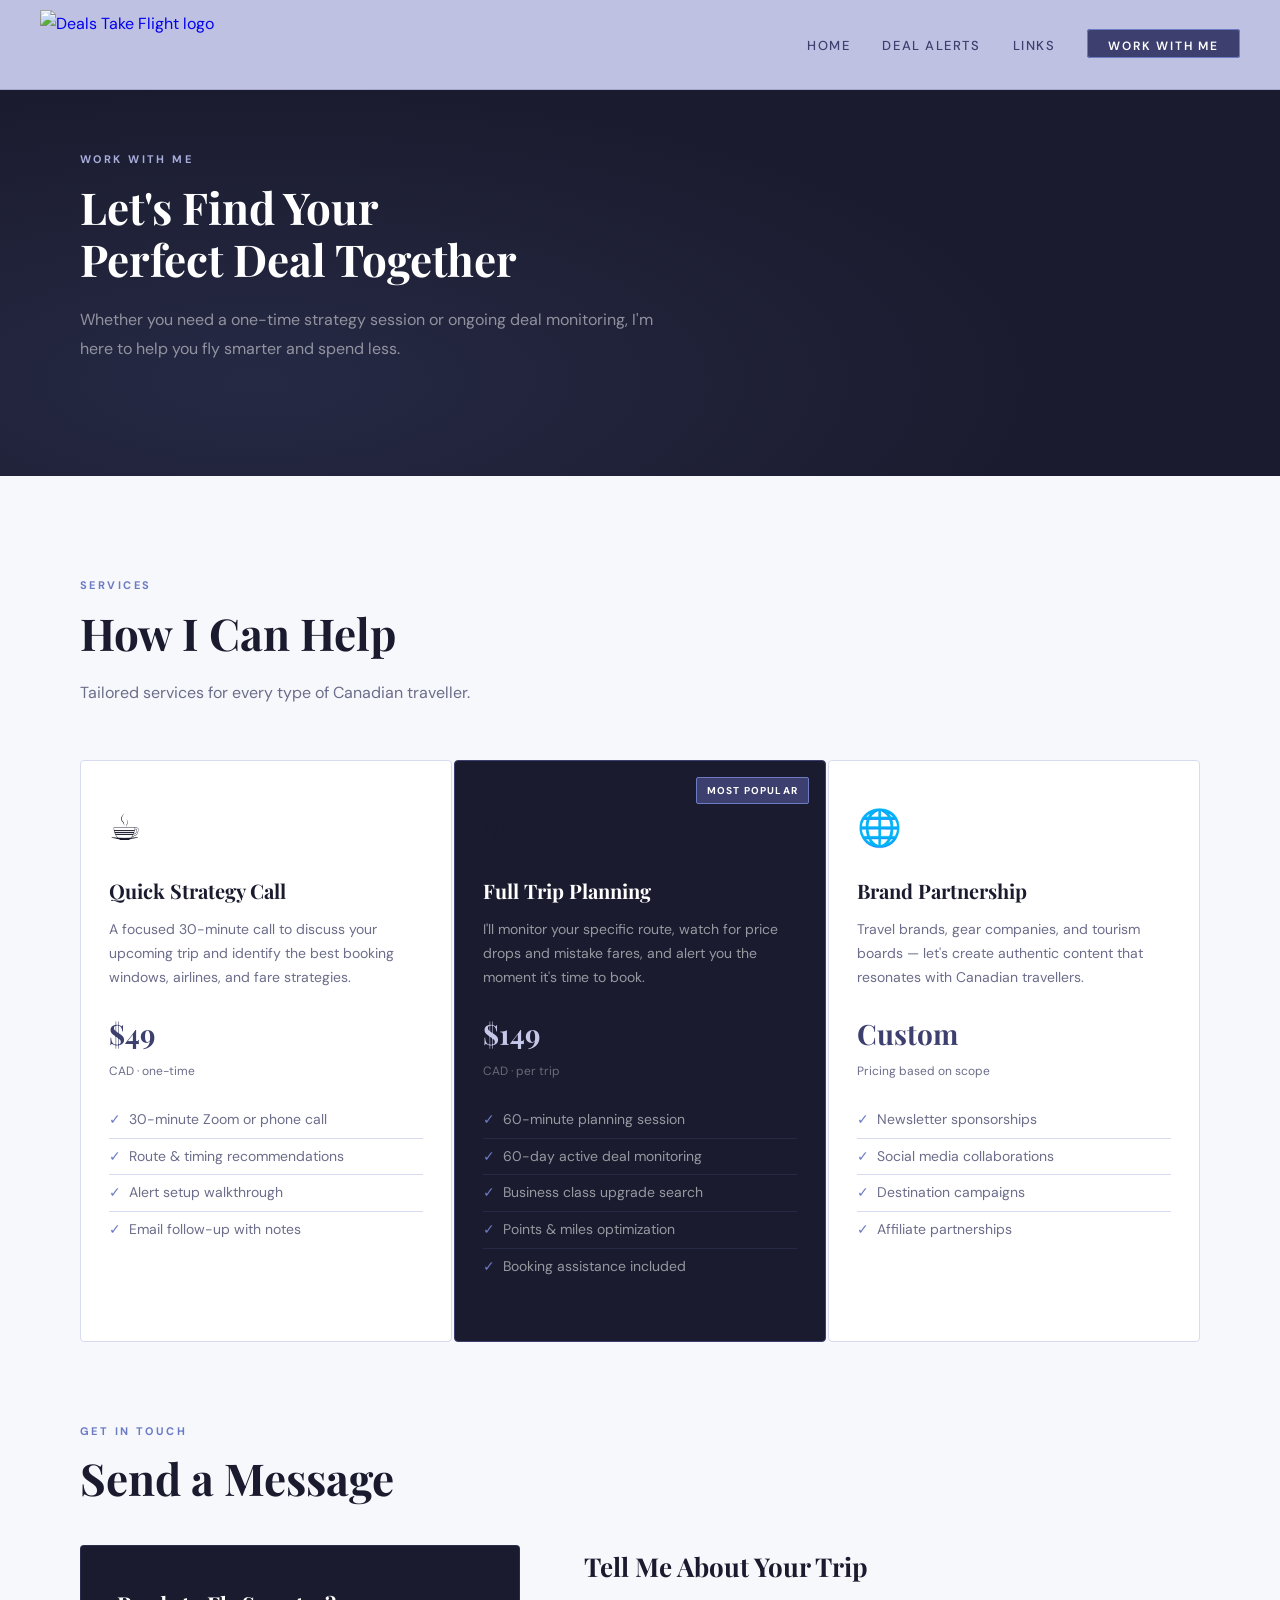
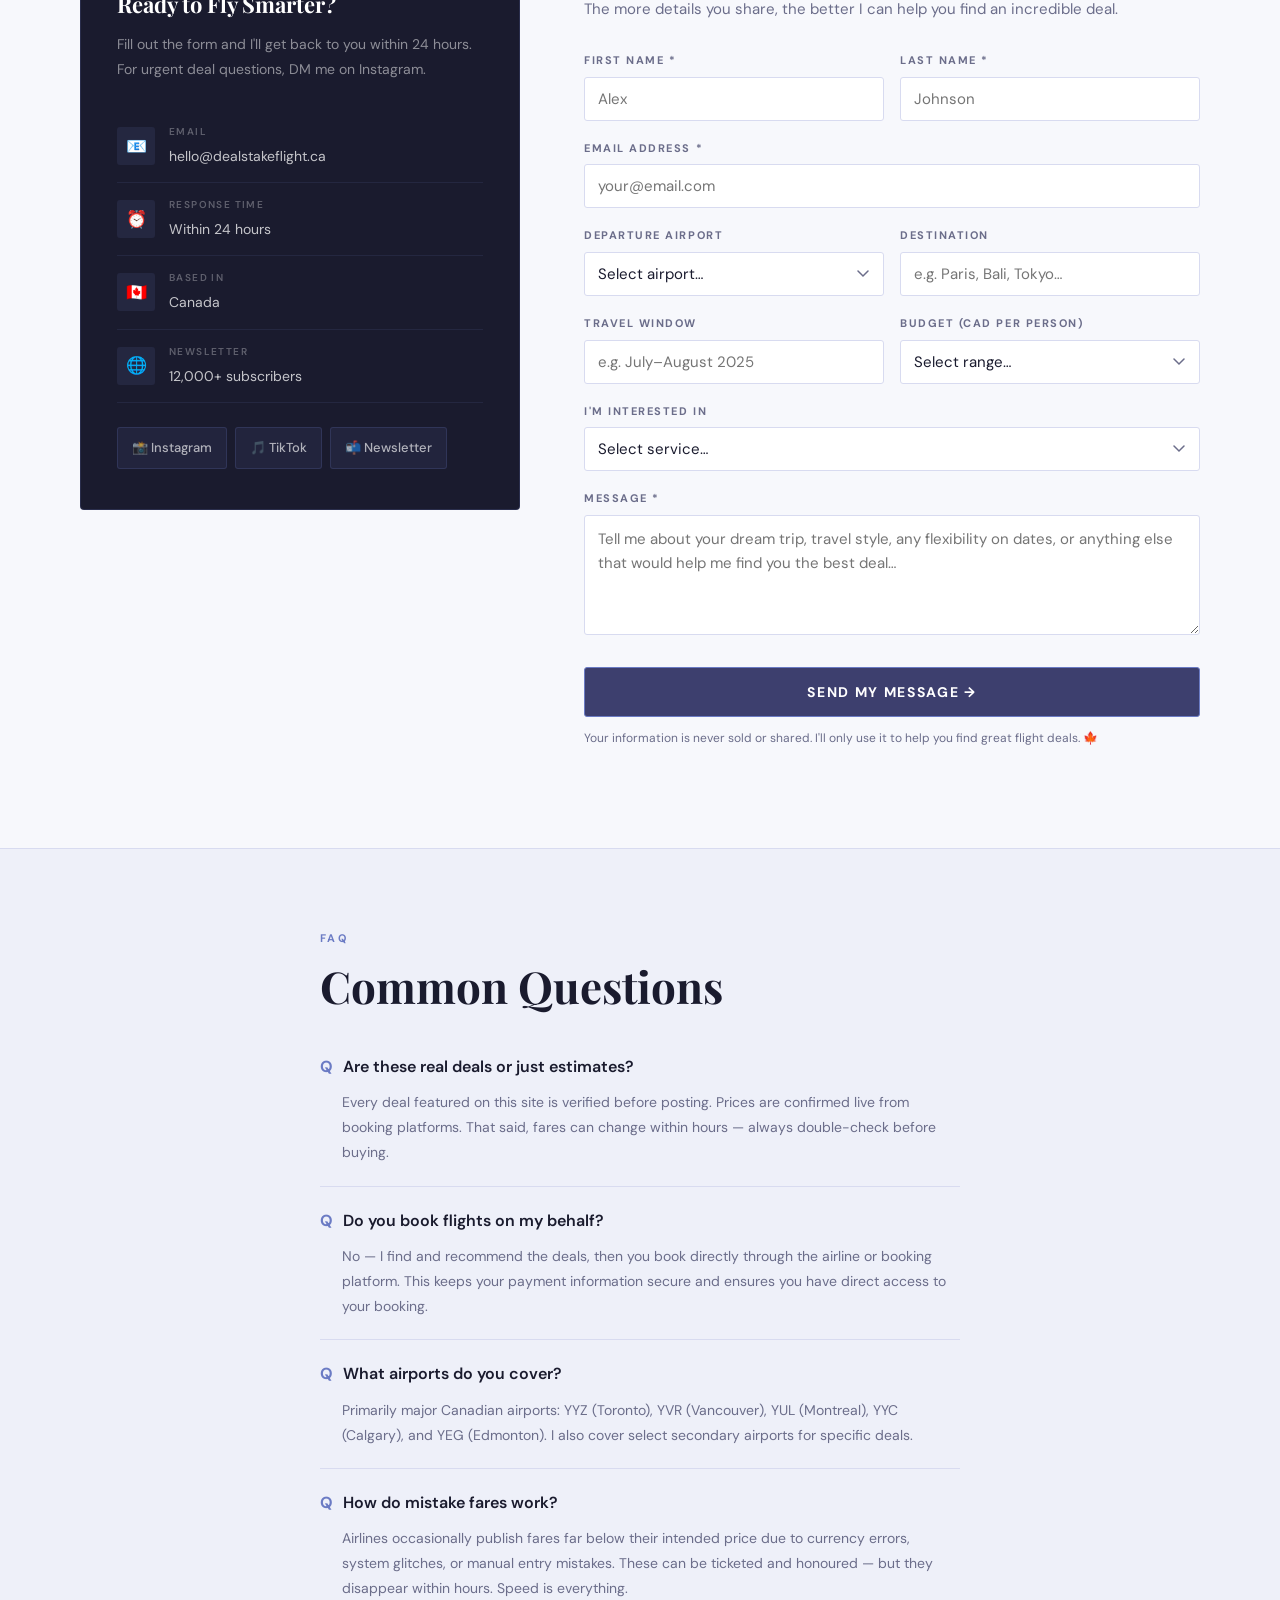
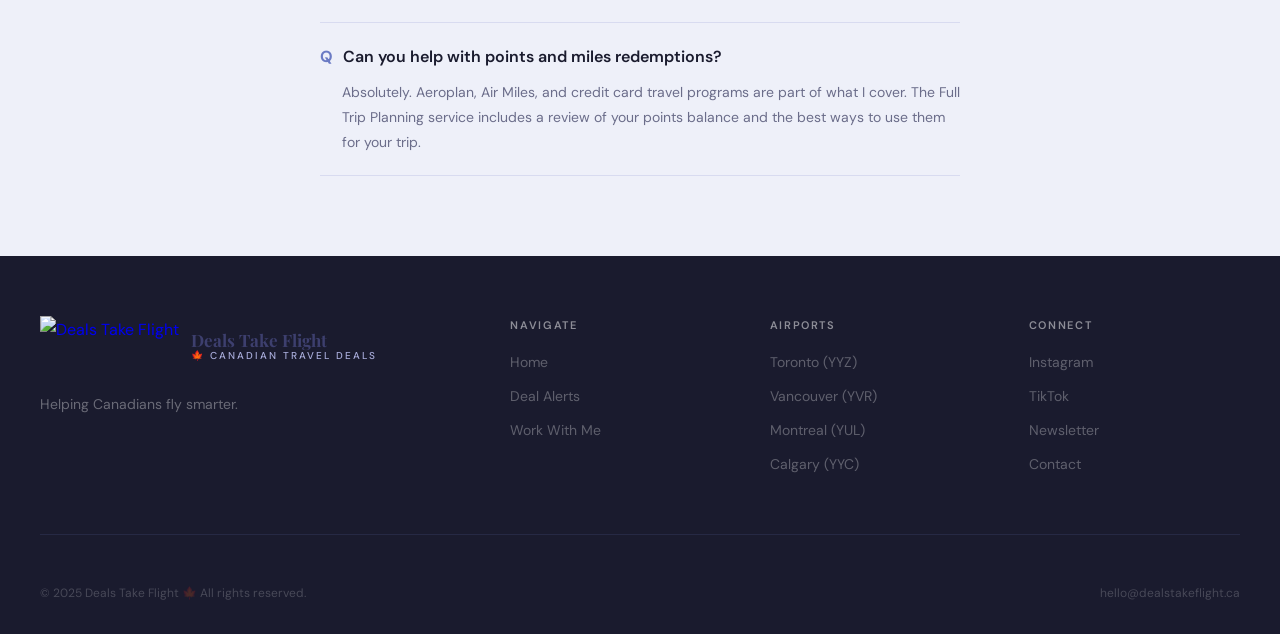
==== contact.html @ d1217c7f "Initial commit — Deals Take Flight website v1" ====
<!DOCTYPE html>
<html lang="en">
<head>
  <meta charset="UTF-8">
  <meta name="viewport" content="width=device-width, initial-scale=1.0">
  <title>Work With Me — Deals Take Flight</title>
  <link rel="stylesheet" href="style.css">
  <style>
    .reveal { opacity: 0; transform: translateY(20px); transition: opacity 0.6s ease, transform 0.6s ease; }
    .reveal.revealed { opacity: 1; transform: none; }

    .services-grid { display: grid; grid-template-columns: repeat(3, 1fr); gap: 2px; margin-bottom: 80px; }
    .service-card { background: var(--white); padding: 36px 28px; border: 1px solid var(--light-border); transition: var(--transition); position: relative; overflow: hidden; border-radius: 4px; }
    .service-card:hover { transform: translateY(-4px); box-shadow: 0 12px 40px rgba(61,63,110,0.1); }
    .service-card.featured { background: var(--near-black); border-color: var(--navy); }
    .service-card.featured::before { content: 'Most Popular'; position: absolute; top: 16px; right: 16px; background: var(--navy); color: var(--white); font-size: 10px; font-weight: 700; letter-spacing: 0.12em; text-transform: uppercase; padding: 4px 10px; border: 1px solid var(--cornflower); border-radius: 2px; }
    .service-icon { font-size: 36px; margin-bottom: 16px; display: block; }
    .service-name { font-family: var(--font-display); font-size: 20px; margin-bottom: 10px; color: var(--near-black); }
    .service-card.featured .service-name { color: var(--white); }
    .service-desc { font-size: 14px; color: var(--mid-gray); line-height: 1.7; margin-bottom: 20px; }
    .service-card.featured .service-desc { color: rgba(255,255,255,0.55); }
    .service-price { font-family: var(--font-display); font-size: 28px; font-weight: 700; color: var(--navy); margin-bottom: 4px; }
    .service-card.featured .service-price { color: var(--periwinkle); }
    .service-price-note { font-size: 12px; color: var(--mid-gray); }
    .service-card.featured .service-price-note { color: rgba(255,255,255,0.35); }
    .service-features { list-style: none; margin: 20px 0; }
    .service-features li { font-size: 14px; color: var(--mid-gray); padding: 6px 0; border-bottom: 1px solid var(--light-border); display: flex; align-items: center; gap: 8px; }
    .service-features li::before { content: '✓'; color: var(--cornflower); font-weight: 700; flex-shrink: 0; }
    .service-card.featured .service-features li { color: rgba(255,255,255,0.55); border-color: rgba(107,123,196,0.15); }
    .service-features li:last-child { border-bottom: none; }

    .contact-grid { display: grid; grid-template-columns: 1fr 1.4fr; gap: 64px; align-items: start; }

    .contact-info-card { background: var(--near-black); padding: 40px 36px; position: sticky; top: calc(var(--nav-height) + 32px); border-radius: 4px; border: 1px solid rgba(107,123,196,0.2); }
    .contact-info-card h3 { font-family: var(--font-display); font-size: 22px; color: var(--white); margin-bottom: 8px; }
    .contact-info-card p { font-size: 14px; color: rgba(255,255,255,0.5); line-height: 1.8; margin-bottom: 28px; }

    .contact-detail { display: flex; align-items: center; gap: 14px; padding: 13px 0; border-bottom: 1px solid rgba(107,123,196,0.12); }
    .contact-detail:last-of-type { border-bottom: none; }
    .contact-detail-icon { width: 38px; height: 38px; background: rgba(107,123,196,0.12); display: flex; align-items: center; justify-content: center; font-size: 17px; flex-shrink: 0; border-radius: 3px; }
    .contact-detail-text span:first-child { display: block; font-size: 10px; text-transform: uppercase; letter-spacing: 0.14em; color: rgba(255,255,255,0.3); margin-bottom: 2px; font-weight: 600; }
    .contact-detail-text span:last-child { font-size: 14px; color: rgba(255,255,255,0.75); }

    .social-row { display: flex; gap: 8px; margin-top: 24px; }
    .social-btn { padding: 9px 14px; background: rgba(107,123,196,0.1); border: 1px solid rgba(107,123,196,0.2); color: rgba(255,255,255,0.65); font-size: 13px; font-weight: 500; text-decoration: none; transition: var(--transition); border-radius: 3px; cursor: pointer; font-family: var(--font-body); }
    .social-btn:hover { background: rgba(107,123,196,0.2); color: var(--white); }

    .contact-form-wrap h3 { font-family: var(--font-display); font-size: 26px; margin-bottom: 8px; color: var(--near-black); }
    .contact-form-wrap > p { font-size: 15px; color: var(--mid-gray); margin-bottom: 28px; }

    .form-row { display: grid; grid-template-columns: 1fr 1fr; gap: 16px; }
    .form-group { margin-bottom: 18px; }
    .form-group label { display: block; font-size: 11px; font-weight: 700; text-transform: uppercase; letter-spacing: 0.14em; color: var(--mid-gray); margin-bottom: 7px; }
    .form-group input, .form-group select, .form-group textarea { width: 100%; padding: 11px 13px; background: var(--white); border: 1px solid var(--light-border); font-size: 15px; font-family: var(--font-body); color: var(--near-black); outline: none; transition: border-color 0.2s; border-radius: 3px; appearance: none; }
    .form-group input:focus, .form-group select:focus, .form-group textarea:focus { border-color: var(--cornflower); }
    .form-group textarea { resize: vertical; min-height: 120px; line-height: 1.6; }
    .form-group select { cursor: pointer; background-image: url("data:image/svg+xml,%3Csvg xmlns='http://www.w3.org/2000/svg' width='12' height='8' viewBox='0 0 12 8'%3E%3Cpath d='M1 1l5 5 5-5' stroke='%236B6D8A' stroke-width='1.5' fill='none' stroke-linecap='round'/%3E%3C/svg%3E"); background-repeat: no-repeat; background-position: right 14px center; padding-right: 36px; }
    .form-submit { width: 100%; padding: 15px; background: var(--navy); color: var(--white); font-size: 14px; font-weight: 700; font-family: var(--font-body); letter-spacing: 0.12em; text-transform: uppercase; border: 1px solid var(--cornflower); cursor: pointer; transition: background 0.2s; margin-top: 6px; border-radius: 3px; }
    .form-submit:hover { background: var(--navy-dark); }
    .form-disclaimer { margin-top: 12px; font-size: 12px; color: var(--mid-gray); line-height: 1.6; }

    .faq-list { margin-top: 0; }
    .faq-item { border-bottom: 1px solid var(--light-border); padding: 20px 0; }
    .faq-q { font-weight: 600; font-size: 16px; color: var(--near-black); margin-bottom: 10px; display: flex; align-items: flex-start; gap: 10px; }
    .faq-q::before { content: 'Q'; color: var(--cornflower); font-weight: 700; flex-shrink: 0; }
    .faq-a { font-size: 14px; color: var(--mid-gray); line-height: 1.8; padding-left: 22px; }

    @media (max-width: 900px) { .services-grid { grid-template-columns: 1fr; } .contact-grid { grid-template-columns: 1fr; } .contact-info-card { position: static; } }
    @media (max-width: 600px) { .form-row { grid-template-columns: 1fr; } }
  </style>
</head>
<body>

  <nav class="nav">
    <a href="index.html" class="nav-logo">
      <img src="assets/DTF logo -no background full text.png" alt="Deals Take Flight logo" class="nav-logo-img" style="height:70px;width:auto;">
    </a>
    <ul class="nav-links">
      <li><a href="index.html">Home</a></li>
      <li><a href="links.html">Deal Alerts</a></li>
      <li><a href="linktree.html">Links</a></li>
      <li><a href="contact.html" class="nav-cta">Work With Me</a></li>
    </ul>
    <button class="nav-hamburger" aria-label="Toggle menu">
      <span></span>
      <span></span>
      <span></span>
    </button>
  </nav>

  <div class="page-hero">
    <div class="page-hero-inner">
      <div class="section-label">Work With Me</div>
      <h1 class="section-title">Let's Find Your<br>Perfect Deal Together</h1>
      <p class="section-subtitle">Whether you need a one-time strategy session or ongoing deal monitoring, I'm here to help you fly smarter and spend less.</p>
    </div>
  </div>

  <section class="section">
    <div class="section-label reveal">Services</div>
    <h2 class="section-title reveal">How I Can Help</h2>
    <p class="section-subtitle reveal">Tailored services for every type of Canadian traveller.</p>

    <div class="services-grid">
      <div class="service-card reveal">
        <span class="service-icon">☕</span>
        <h3 class="service-name">Quick Strategy Call</h3>
        <p class="service-desc">A focused 30-minute call to discuss your upcoming trip and identify the best booking windows, airlines, and fare strategies.</p>
        <div class="service-price">$49</div>
        <div class="service-price-note">CAD · one-time</div>
        <ul class="service-features"><li>30-minute Zoom or phone call</li><li>Route &amp; timing recommendations</li><li>Alert setup walkthrough</li><li>Email follow-up with notes</li></ul>
      </div>
      <div class="service-card featured reveal">
        <span class="service-icon">✈</span>
        <h3 class="service-name">Full Trip Planning</h3>
        <p class="service-desc">I'll monitor your specific route, watch for price drops and mistake fares, and alert you the moment it's time to book.</p>
        <div class="service-price">$149</div>
        <div class="service-price-note">CAD · per trip</div>
        <ul class="service-features"><li>60-minute planning session</li><li>60-day active deal monitoring</li><li>Business class upgrade search</li><li>Points &amp; miles optimization</li><li>Booking assistance included</li></ul>
      </div>
      <div class="service-card reveal">
        <span class="service-icon">🌐</span>
        <h3 class="service-name">Brand Partnership</h3>
        <p class="service-desc">Travel brands, gear companies, and tourism boards — let's create authentic content that resonates with Canadian travellers.</p>
        <div class="service-price">Custom</div>
        <div class="service-price-note">Pricing based on scope</div>
        <ul class="service-features"><li>Newsletter sponsorships</li><li>Social media collaborations</li><li>Destination campaigns</li><li>Affiliate partnerships</li></ul>
      </div>
    </div>

    <div class="section-label reveal">Get In Touch</div>
    <h2 class="section-title reveal">Send a Message</h2>
    <div style="margin-bottom:40px;"></div>

    <div class="contact-grid">
      <div class="contact-info-card reveal">
        <h3>Ready to Fly Smarter?</h3>
        <p>Fill out the form and I'll get back to you within 24 hours. For urgent deal questions, DM me on Instagram.</p>
        <div class="contact-detail"><div class="contact-detail-icon">📧</div><div class="contact-detail-text"><span>Email</span><span>hello@dealstakeflight.ca</span></div></div>
        <div class="contact-detail"><div class="contact-detail-icon">⏰</div><div class="contact-detail-text"><span>Response Time</span><span>Within 24 hours</span></div></div>
        <div class="contact-detail"><div class="contact-detail-icon">🇨🇦</div><div class="contact-detail-text"><span>Based In</span><span>Canada</span></div></div>
        <div class="contact-detail"><div class="contact-detail-icon">🌐</div><div class="contact-detail-text"><span>Newsletter</span><span>12,000+ subscribers</span></div></div>
        <div class="social-row">
          <a class="social-btn" href="#">📸 Instagram</a>
          <a class="social-btn" href="#">🎵 TikTok</a>
          <a class="social-btn" href="#">📬 Newsletter</a>
        </div>
      </div>

      <div class="contact-form-wrap reveal">
        <h3>Tell Me About Your Trip</h3>
        <p>The more details you share, the better I can help you find an incredible deal.</p>
        <form id="contact-form">
          <div class="form-row">
            <div class="form-group"><label>First Name *</label><input type="text" placeholder="Alex" required></div>
            <div class="form-group"><label>Last Name *</label><input type="text" placeholder="Johnson" required></div>
          </div>
          <div class="form-group"><label>Email Address *</label><input type="email" placeholder="your@email.com" required></div>
          <div class="form-row">
            <div class="form-group"><label>Departure Airport</label><select><option value="">Select airport…</option><option>Toronto (YYZ)</option><option>Vancouver (YVR)</option><option>Montreal (YUL)</option><option>Calgary (YYC)</option><option>Edmonton (YEG)</option><option>Ottawa (YOW)</option><option>Winnipeg (YWG)</option><option>Halifax (YHZ)</option><option>Other</option></select></div>
            <div class="form-group"><label>Destination</label><input type="text" placeholder="e.g. Paris, Bali, Tokyo…"></div>
          </div>
          <div class="form-row">
            <div class="form-group"><label>Travel Window</label><input type="text" placeholder="e.g. July–August 2025"></div>
            <div class="form-group"><label>Budget (CAD per person)</label><select><option value="">Select range…</option><option>Under $500</option><option>$500–$1,000</option><option>$1,000–$2,000</option><option>$2,000–$5,000</option><option>$5,000+ (Business Class)</option><option>Flexible / Surprise me</option></select></div>
          </div>
          <div class="form-group"><label>I'm Interested In</label><select><option value="">Select service…</option><option>Quick Strategy Call ($49)</option><option>Full Trip Planning ($149)</option><option>Brand Partnership</option><option>Just have a question</option></select></div>
          <div class="form-group"><label>Message *</label><textarea placeholder="Tell me about your dream trip, travel style, any flexibility on dates, or anything else that would help me find you the best deal…" required></textarea></div>
          <button type="submit" class="form-submit">Send My Message →</button>
          <p class="form-disclaimer">Your information is never sold or shared. I'll only use it to help you find great flight deals. 🍁</p>
        </form>
      </div>
    </div>
  </section>

  <div style="background:var(--light-bg);padding:80px 0;border-top:1px solid var(--light-border);">
    <div style="max-width:720px;margin:0 auto;padding:0 40px;">
      <div class="section-label reveal">FAQ</div>
      <h2 class="section-title reveal">Common Questions</h2>
      <div class="faq-list reveal">
        <div class="faq-item"><div class="faq-q">Are these real deals or just estimates?</div><div class="faq-a">Every deal featured on this site is verified before posting. Prices are confirmed live from booking platforms. That said, fares can change within hours — always double-check before buying.</div></div>
        <div class="faq-item"><div class="faq-q">Do you book flights on my behalf?</div><div class="faq-a">No — I find and recommend the deals, then you book directly through the airline or booking platform. This keeps your payment information secure and ensures you have direct access to your booking.</div></div>
        <div class="faq-item"><div class="faq-q">What airports do you cover?</div><div class="faq-a">Primarily major Canadian airports: YYZ (Toronto), YVR (Vancouver), YUL (Montreal), YYC (Calgary), and YEG (Edmonton). I also cover select secondary airports for specific deals.</div></div>
        <div class="faq-item"><div class="faq-q">How do mistake fares work?</div><div class="faq-a">Airlines occasionally publish fares far below their intended price due to currency errors, system glitches, or manual entry mistakes. These can be ticketed and honoured — but they disappear within hours. Speed is everything.</div></div>
        <div class="faq-item"><div class="faq-q">Can you help with points and miles redemptions?</div><div class="faq-a">Absolutely. Aeroplan, Air Miles, and credit card travel programs are part of what I cover. The Full Trip Planning service includes a review of your points balance and the best ways to use them for your trip.</div></div>
      </div>
    </div>
  </div>

  <footer>
    <div class="footer-inner">
      <div class="footer-top">
        <div class="footer-brand">
          <a href="index.html" class="nav-logo"><img src="assets/logo.jpg" alt="Deals Take Flight" class="nav-logo-img"><span class="nav-logo-text"><span>Deals Take Flight</span><span style="color:var(--periwinkle-mid);">🍁 Canadian Travel Deals</span></span></a>
          <p>Helping Canadians fly smarter.</p>
        </div>
        <div class="footer-col"><h4>Navigate</h4><a href="index.html">Home</a><a href="links.html">Deal Alerts</a><a href="contact.html">Work With Me</a></div>
        <div class="footer-col"><h4>Airports</h4><a href="#">Toronto (YYZ)</a><a href="#">Vancouver (YVR)</a><a href="#">Montreal (YUL)</a><a href="#">Calgary (YYC)</a></div>
        <div class="footer-col"><h4>Connect</h4><a href="#">Instagram</a><a href="#">TikTok</a><a href="#">Newsletter</a><a href="contact.html">Contact</a></div>
      </div>
      <div class="footer-bottom"><span>© 2025 Deals Take Flight 🍁 All rights reserved.</span><span>hello@dealstakeflight.ca</span></div>
    </div>
  </footer>

  <script src="main.js"></script>
</body>
</html>
---- style.css ----
@import url('https://fonts.googleapis.com/css2?family=Playfair+Display:ital,wght@0,400;0,700;1,400&family=DM+Sans:wght@300;400;500;600&display=swap');

:root {
  --navy:           #3D3F6E;
  --navy-dark:      #2A2C52;
  --navy-light:     #5558A0;
  --cornflower:     #6B7BC4;
  --periwinkle:     #C5C8E8;
  --periwinkle-mid: #A8ACDA;
  --near-black:     #1A1B2E;
  --white:          #FFFFFF;
  --off-white:      #F7F8FC;
  --light-bg:       #EEF0F9;
  --mid-gray:       #6B6D8A;
  --light-border:   #D8DBF0;
  --font-display:   'Playfair Display', Georgia, serif;
  --font-body:      'DM Sans', system-ui, sans-serif;
  --nav-height:     90px;
  --transition:     all 0.25s ease;
}

*, *::before, *::after { box-sizing: border-box; margin: 0; padding: 0; }
html { scroll-behavior: smooth; }

body {
  font-family: var(--font-body);
  background: var(--off-white);
  color: var(--near-black);
  font-size: 16px;
  line-height: 1.7;
}

/* ── NAVIGATION ── */
.nav {
  position: fixed; top: 0; left: 0; right: 0;
  height: var(--nav-height);
  background: rgba(197, 200, 232, 0.97);
  backdrop-filter: blur(12px);
  display: flex; align-items: center; justify-content: space-between;
  padding: 0 40px; z-index: 1000;
  border-bottom: 1px solid rgba(61,63,110,0.2);
}

.nav-logo { display: flex; align-items: center; gap: 12px; text-decoration: none; }
.nav-logo-img { height: 60px; width: auto; object-fit: contain; }
.nav-logo-text { display: flex; flex-direction: column; line-height: 1.15; }
.nav-logo-text span:first-child { font-family: var(--font-display); font-size: 17px; color: var(--navy); font-weight: 700; }
.nav-logo-text span:last-child { font-size: 10px; text-transform: uppercase; letter-spacing: 0.2em; color: var(--navy-light); font-weight: 500; }

.nav-links { display: flex; gap: 32px; list-style: none; }
.nav-links a { text-decoration: none; color: var(--navy); font-size: 13px; font-weight: 500; text-transform: uppercase; letter-spacing: 0.12em; transition: var(--transition); position: relative; padding-bottom: 3px; }
.nav-links a::after { content: ''; position: absolute; bottom: 0; left: 0; width: 0; height: 1.5px; background: var(--cornflower); transition: width 0.3s ease; }
.nav-links a:hover, .nav-links a.active { color: var(--navy-dark); }
.nav-links a:hover::after, .nav-links a.active::after { width: 100%; }

.nav-cta { background: var(--navy) !important; color: var(--white) !important; padding: 8px 20px; border-radius: 3px; font-size: 12px !important; font-weight: 600 !important; letter-spacing: 0.15em !important; border: 1px solid var(--cornflower) !important; transition: background 0.2s !important; }
.nav-cta:hover { background: var(--navy-dark) !important; }
.nav-cta::after { display: none !important; }

/* ── HERO ── */
.hero { min-height: 100vh; padding-top: var(--nav-height); display: flex; align-items: center; position: relative; overflow: hidden; }
.hero-bg { position: absolute; inset: 0; background: var(--near-black); z-index: 0; }
.hero-bg::before { content: ''; position: absolute; inset: 0; background: radial-gradient(ellipse at 15% 60%, rgba(107,123,196,0.2) 0%, transparent 50%), radial-gradient(ellipse at 85% 15%, rgba(197,200,232,0.07) 0%, transparent 45%), radial-gradient(ellipse at 50% 100%, rgba(61,63,110,0.3) 0%, transparent 50%); }

.hero-content { position: relative; z-index: 1; max-width: 1200px; margin: 0 auto; padding: 80px 40px; display: grid; grid-template-columns: 1fr 1fr; gap: 80px; align-items: center; width: 100%; }
.hero-badge { display: inline-flex; align-items: center; gap: 8px; background: rgba(107,123,196,0.15); border: 1px solid rgba(107,123,196,0.35); color: var(--periwinkle); font-size: 11px; font-weight: 600; letter-spacing: 0.18em; text-transform: uppercase; padding: 6px 14px; border-radius: 3px; margin-bottom: 24px; }
.hero-title { font-family: var(--font-display); font-size: clamp(42px, 5.5vw, 68px); color: var(--white); line-height: 1.1; margin-bottom: 24px; }
.hero-title em { font-style: italic; color: var(--cornflower); }
.hero-subtitle { font-size: 17px; color: rgba(255,255,255,0.6); line-height: 1.8; margin-bottom: 40px; max-width: 480px; }
.hero-actions { display: flex; gap: 16px; align-items: center; flex-wrap: wrap; }

/* ── BUTTONS ── */
.btn-primary { background: var(--navy); color: var(--white); padding: 14px 32px; font-size: 13px; font-weight: 600; letter-spacing: 0.12em; text-transform: uppercase; text-decoration: none; border-radius: 3px; border: 1px solid var(--cornflower); cursor: pointer; transition: background 0.2s, transform 0.15s; display: inline-block; }
.btn-primary:hover { background: var(--navy-dark); transform: translateY(-1px); }
.btn-secondary { background: transparent; color: rgba(255,255,255,0.75); padding: 14px 32px; font-size: 13px; font-weight: 500; letter-spacing: 0.1em; text-transform: uppercase; text-decoration: none; border: 1px solid rgba(197,200,232,0.3); border-radius: 3px; cursor: pointer; transition: var(--transition); display: inline-block; }
.btn-secondary:hover { border-color: rgba(197,200,232,0.7); color: var(--white); }

/* ── STAT CARDS ── */
.hero-stats { display: grid; grid-template-columns: 1fr 1fr; gap: 2px; }
.stat-card { background: rgba(107,123,196,0.1); border: 1px solid rgba(107,123,196,0.2); padding: 28px 24px; transition: background 0.2s; }
.stat-card:hover { background: rgba(107,123,196,0.17); }
.stat-card:first-child  { border-radius: 4px 0 0 0; }
.stat-card:nth-child(2) { border-radius: 0 4px 0 0; }
.stat-card:nth-child(3) { border-radius: 0 0 0 4px; }
.stat-card:last-child   { border-radius: 0 0 4px 0; }
.stat-number { font-family: var(--font-display); font-size: 36px; font-weight: 700; color: var(--white); line-height: 1; margin-bottom: 6px; }
.stat-number span { color: var(--cornflower); }
.stat-label { font-size: 12px; color: rgba(255,255,255,0.4); text-transform: uppercase; letter-spacing: 0.1em; font-weight: 500; }

/* ── SECTIONS ── */
.section { padding: 100px 40px; max-width: 1200px; margin: 0 auto; }
.section-label { font-size: 11px; font-weight: 700; letter-spacing: 0.22em; text-transform: uppercase; color: var(--cornflower); margin-bottom: 12px; }
.section-title { font-family: var(--font-display); font-size: clamp(28px, 3.5vw, 44px); line-height: 1.2; color: var(--near-black); margin-bottom: 20px; }
.section-subtitle { font-size: 16px; color: var(--mid-gray); line-height: 1.8; max-width: 580px; margin-bottom: 52px; }

/* ── DEAL CARDS ── */
.deals-grid { display: grid; grid-template-columns: repeat(auto-fill, minmax(320px, 1fr)); gap: 24px; }
.deal-card { background: var(--white); border: 1px solid var(--light-border); overflow: hidden; transition: transform 0.25s, box-shadow 0.25s; cursor: pointer; position: relative; border-radius: 4px; }
.deal-card:hover { transform: translateY(-4px); box-shadow: 0 16px 48px rgba(61,63,110,0.12); }
.deal-card-image { height: 200px; background: var(--near-black); position: relative; overflow: hidden; display: flex; align-items: center; justify-content: center; font-size: 60px; }
.deal-card-image-bg { position: absolute; inset: 0; font-size: 120px; display: flex; align-items: center; justify-content: center; opacity: 0.15; }
.deal-tag { position: absolute; top: 12px; left: 12px; background: var(--navy); color: var(--white); font-size: 10px; font-weight: 700; letter-spacing: 0.14em; text-transform: uppercase; padding: 4px 10px; border-radius: 2px; }
.deal-card-body { padding: 24px; }
.deal-route { font-size: 20px; font-weight: 600; color: var(--near-black); margin-bottom: 6px; }
.deal-meta { font-size: 13px; color: var(--mid-gray); margin-bottom: 16px; }
.deal-price-row { display: flex; align-items: flex-end; justify-content: space-between; }
.deal-price { display: flex; flex-direction: column; }
.deal-was { font-size: 12px; color: var(--mid-gray); text-decoration: line-through; }
.deal-now { font-family: var(--font-display); font-size: 28px; font-weight: 700; color: var(--navy); line-height: 1; }
.deal-now sup { font-size: 14px; vertical-align: super; }
.deal-savings { background: rgba(61,63,110,0.08); color: var(--navy); font-size: 11px; font-weight: 700; padding: 4px 10px; border-radius: 2px; }

/* ── DIVIDER ── */
.divider-section { background: var(--near-black); padding: 80px 40px; text-align: center; position: relative; overflow: hidden; }
.divider-section::before { content: '✈'; position: absolute; font-size: 300px; opacity: 0.03; left: 50%; top: 50%; transform: translate(-50%,-50%); }
.divider-section h2 { font-family: var(--font-display); font-size: clamp(24px, 3vw, 36px); color: var(--white); margin-bottom: 16px; }
.divider-section p { color: rgba(255,255,255,0.55); max-width: 520px; margin: 0 auto 32px; font-size: 16px; }

/* ── FOOTER ── */
footer { background: var(--near-black); color: rgba(255,255,255,0.45); padding: 60px 40px 30px; }
.footer-inner { max-width: 1200px; margin: 0 auto; }
.footer-top { display: grid; grid-template-columns: 2fr 1fr 1fr 1fr; gap: 48px; margin-bottom: 48px; padding-bottom: 48px; border-bottom: 1px solid rgba(107,123,196,0.15); }
.footer-brand p { font-size: 14px; line-height: 1.8; margin-top: 16px; color: rgba(255,255,255,0.35); }
.footer-col h4 { font-size: 11px; font-weight: 600; text-transform: uppercase; letter-spacing: 0.15em; color: rgba(255,255,255,0.5); margin-bottom: 16px; }
.footer-col a { display: block; color: rgba(255,255,255,0.3); text-decoration: none; font-size: 14px; margin-bottom: 10px; transition: color 0.2s; }
.footer-col a:hover { color: rgba(255,255,255,0.75); }
.footer-bottom { display: flex; justify-content: space-between; align-items: center; font-size: 12px; color: rgba(255,255,255,0.2); }

/* ── PAGE HERO ── */
.page-hero { padding-top: var(--nav-height); background: var(--near-black); padding-bottom: 60px; position: relative; overflow: hidden; }
.page-hero::before { content: ''; position: absolute; inset: 0; background: radial-gradient(ellipse at 20% 80%, rgba(107,123,196,0.15) 0%, transparent 55%); }
.page-hero-inner { position: relative; z-index: 1; max-width: 1200px; margin: 0 auto; padding: 60px 40px 0; }
.page-hero-inner .section-label { color: var(--periwinkle-mid); }
.page-hero-inner .section-title  { color: var(--white); }
.page-hero-inner .section-subtitle { color: rgba(255,255,255,0.5); }

/* ── RESPONSIVE ── */
@media (max-width: 900px) {
  .nav { padding: 0 20px; }
  .nav-links { gap: 20px; }
  .hero-content { grid-template-columns: 1fr; gap: 48px; }
  .hero-stats { grid-template-columns: repeat(2, 1fr); }
  .footer-top { grid-template-columns: 1fr 1fr; }
  .section { padding: 64px 20px; }
}
@media (max-width: 600px) {
  .hero-content { padding: 48px 20px; }
  .hero-actions { flex-direction: column; align-items: flex-start; }
  .footer-top { grid-template-columns: 1fr; gap: 32px; }
  .footer-bottom { flex-direction: column; gap: 8px; text-align: center; }
}

/* ── HAMBURGER MENU ── */
.nav-hamburger {
  display: none;
  flex-direction: column;
  justify-content: center;
  gap: 5px;
  background: none;
  border: none;
  cursor: pointer;
  padding: 6px;
  flex-shrink: 0;
}
.nav-hamburger span {
  display: block;
  width: 24px;
  height: 2px;
  background: var(--navy);
  border-radius: 2px;
  transition: transform 0.3s ease, opacity 0.2s ease;
  transform-origin: center;
}
/* Animate into X when open */
.nav.nav-open .nav-hamburger span:nth-child(1) { transform: translateY(7px) rotate(45deg); }
.nav.nav-open .nav-hamburger span:nth-child(2) { opacity: 0; transform: scaleX(0); }
.nav.nav-open .nav-hamburger span:nth-child(3) { transform: translateY(-7px) rotate(-45deg); }

@media (max-width: 600px) {
  .nav-hamburger { display: flex; }

  .nav-links {
    display: flex;
    position: absolute;
    top: var(--nav-height);
    left: 0;
    right: 0;
    flex-direction: column;
    background: #C5C8E8;
    max-height: 0;
    overflow: hidden;
    transition: max-height 0.35s ease;
    gap: 0;
    padding: 0;
    list-style: none;
  }
  .nav.nav-open .nav-links { max-height: 400px; }

  .nav-links li { width: 100%; }
  .nav-links a {
    display: block;
    padding: 16px 24px;
    color: var(--navy) !important;
    font-size: 14px !important;
    letter-spacing: 0.1em;
    border-bottom: 1px solid rgba(61,63,110,0.1);
  }
  .nav-links a::after { display: none !important; }
  .nav-cta {
    display: block;
    margin: 12px 20px 16px;
    text-align: center;
    border-bottom: none !important;
    border-radius: 3px;
  }
}
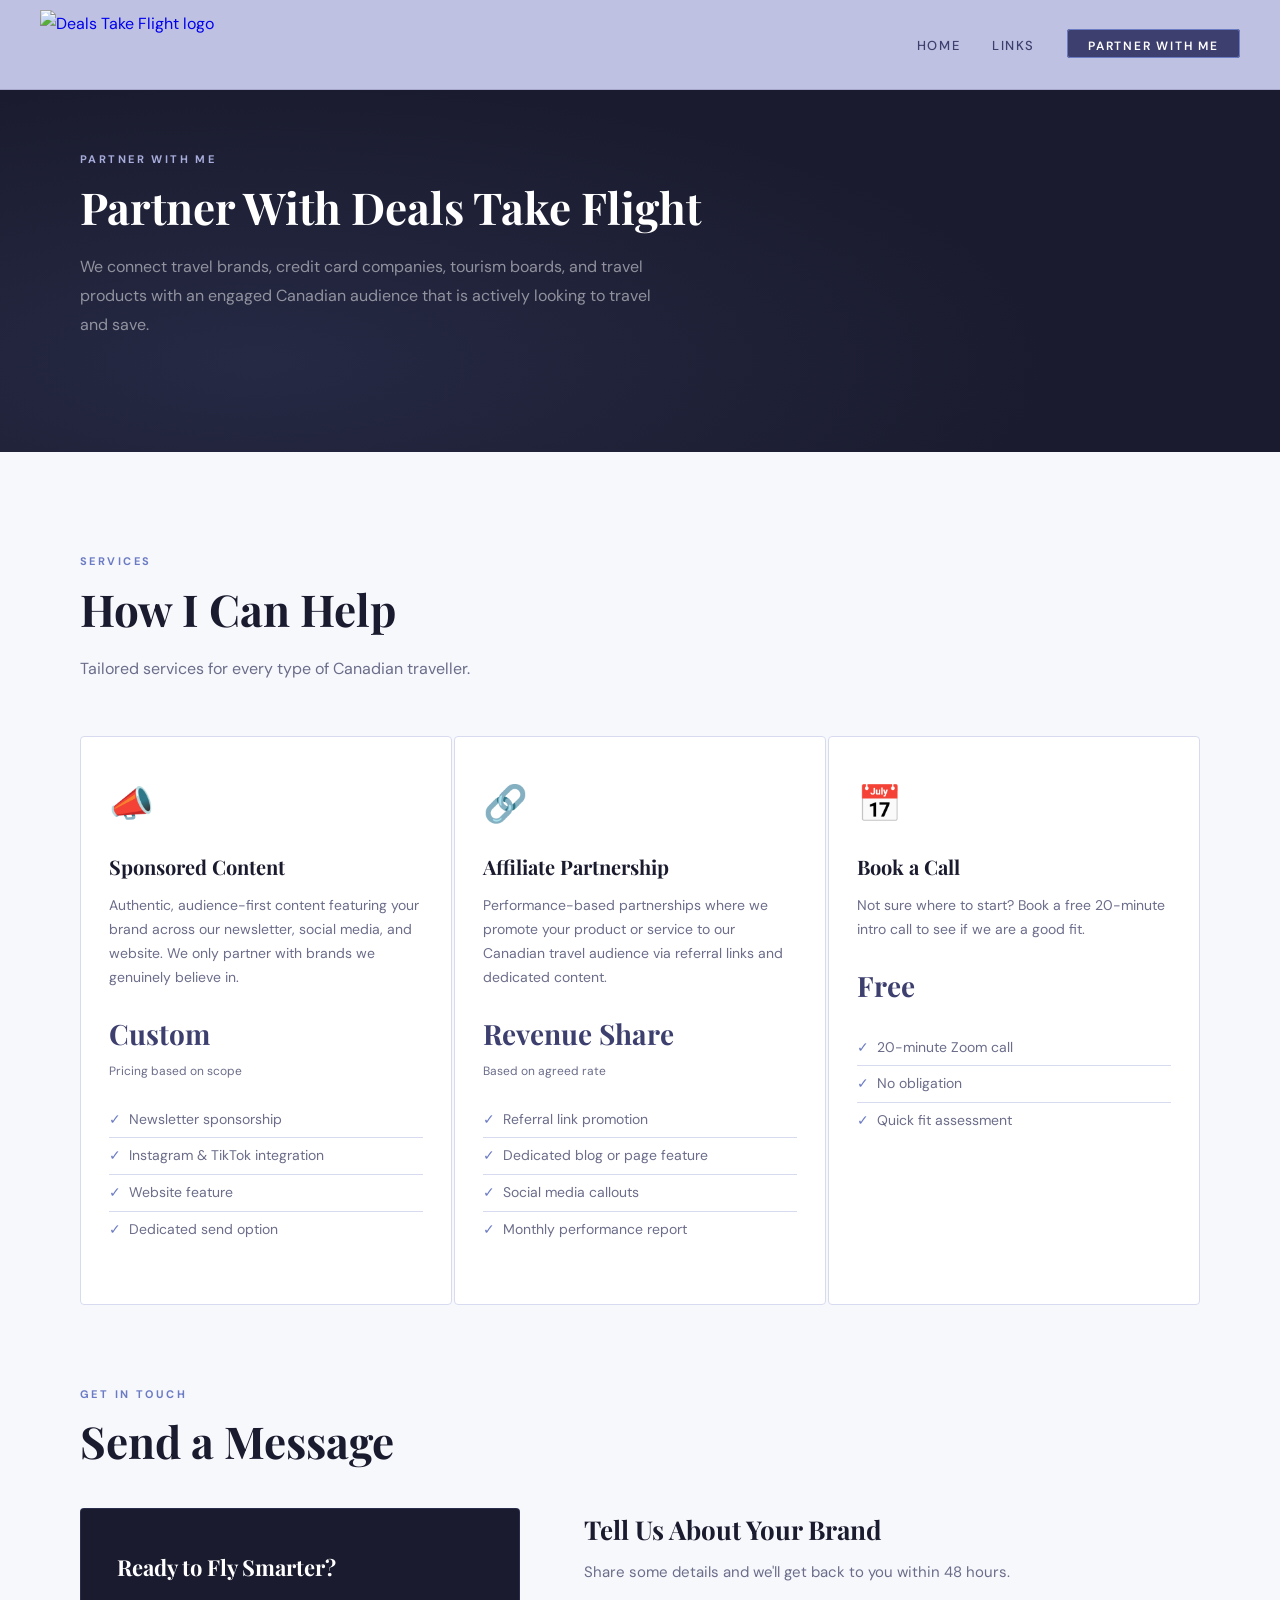
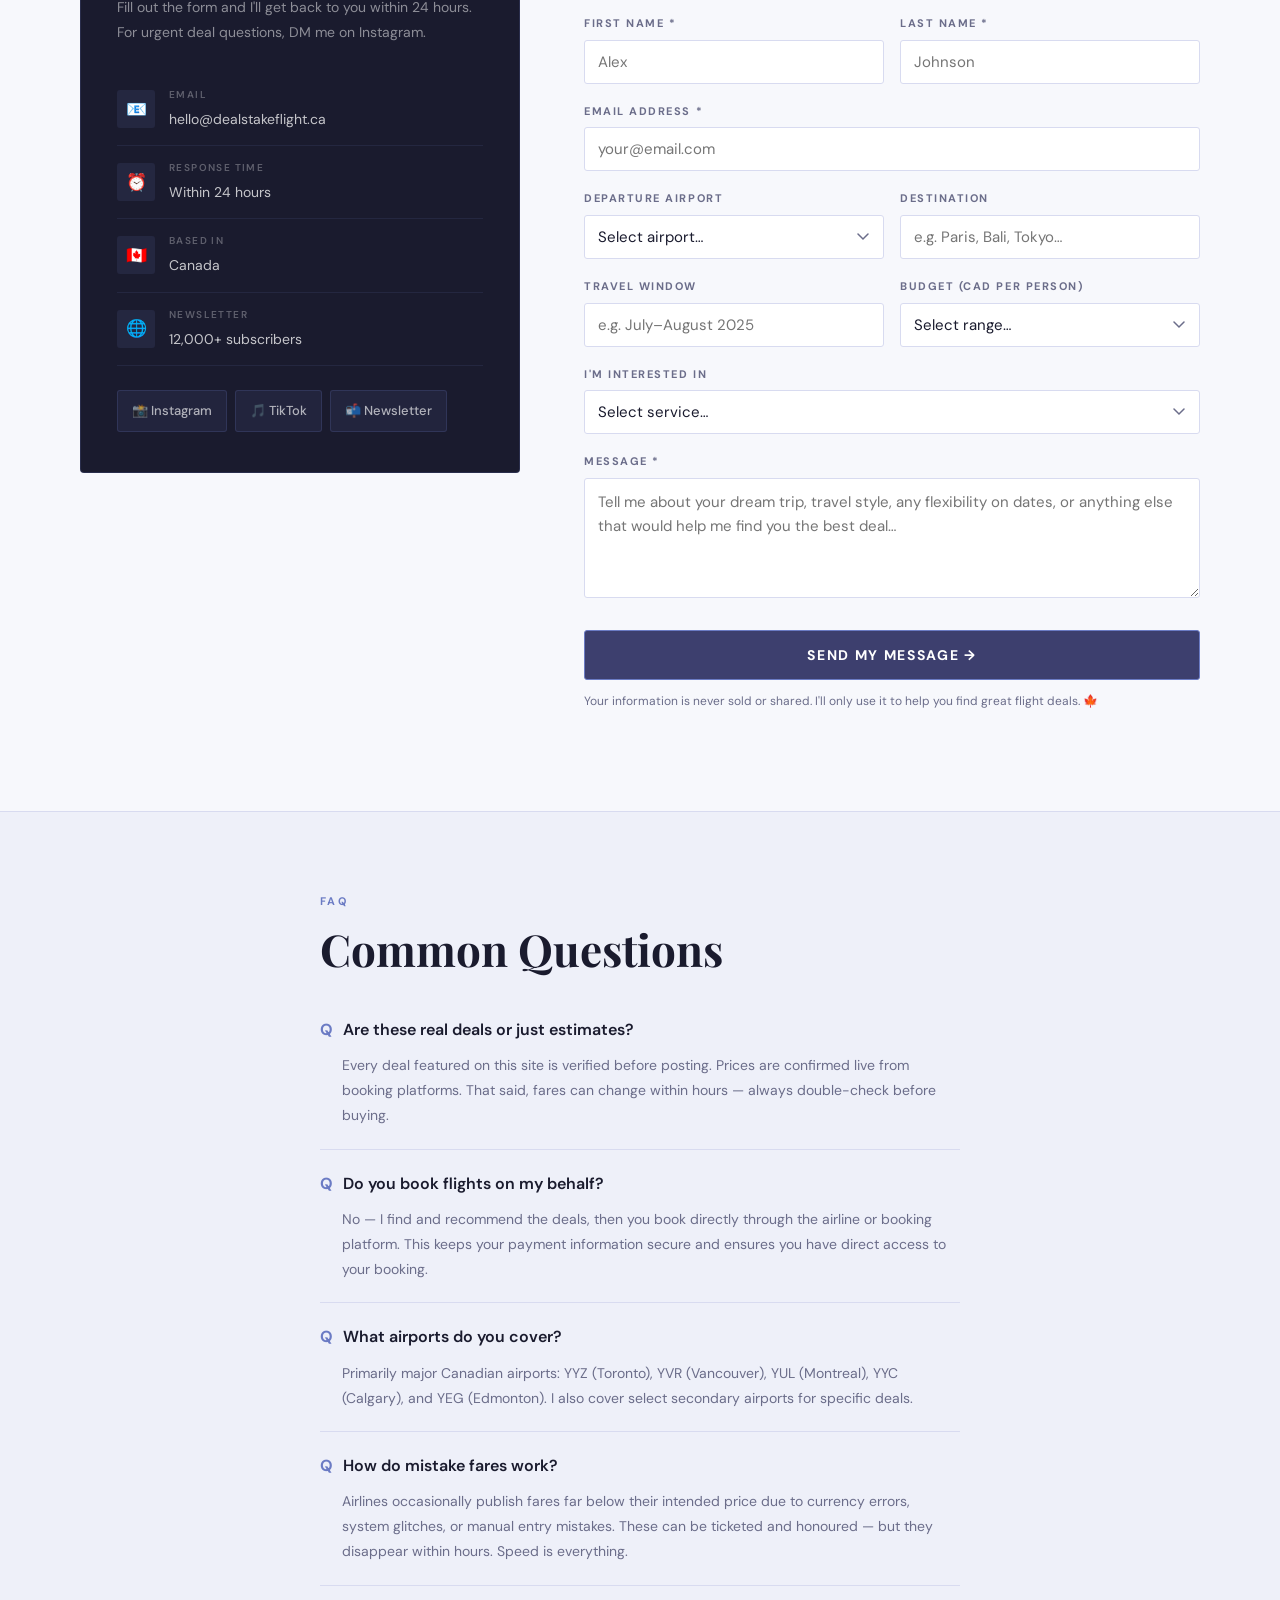
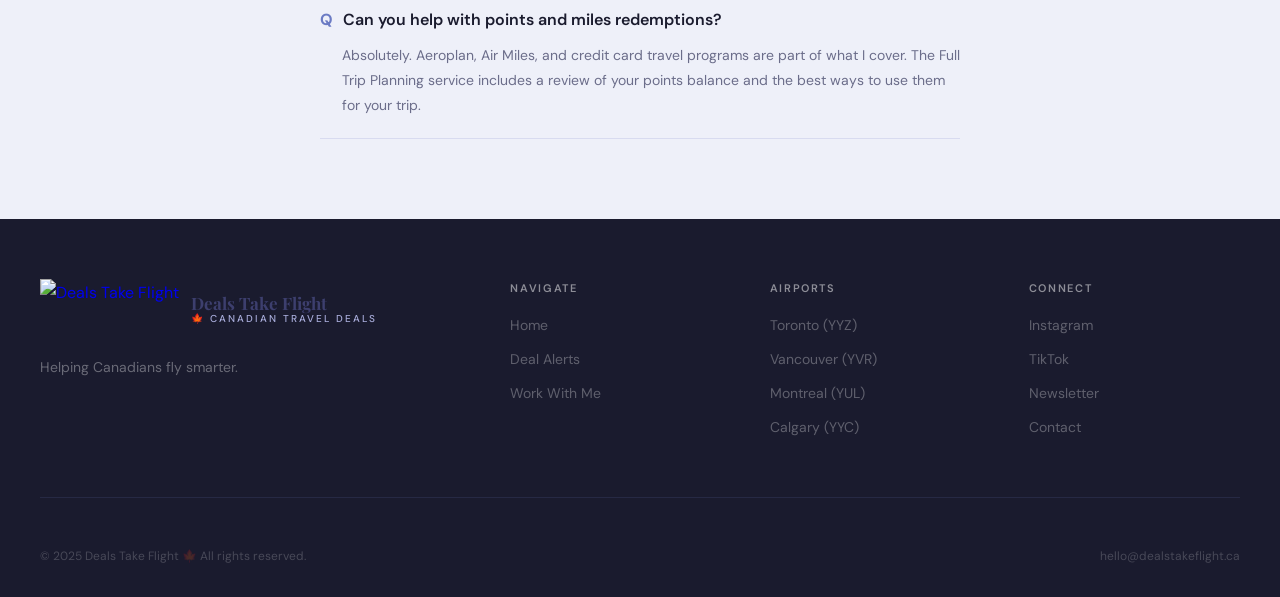
==== commit 7a3a5636: "Update nav, rebrand to Partner With Me, refresh contact page Co-Authored-By: Claude Sonnet 5 <norepl" ====
--- a/contact.html
+++ b/contact.html
@@ -3,7 +3,7 @@
 <head>
   <meta charset="UTF-8">
   <meta name="viewport" content="width=device-width, initial-scale=1.0">
-  <title>Work With Me — Deals Take Flight</title>
+  <title>Partner With Me — Deals Take Flight</title>
   <link rel="stylesheet" href="style.css">
   <style>
     .reveal { opacity: 0; transform: translateY(20px); transition: opacity 0.6s ease, transform 0.6s ease; }
@@ -77,9 +77,8 @@
     </a>
     <ul class="nav-links">
       <li><a href="index.html">Home</a></li>
-      <li><a href="links.html">Deal Alerts</a></li>
       <li><a href="linktree.html">Links</a></li>
-      <li><a href="contact.html" class="nav-cta">Work With Me</a></li>
+      <li><a href="contact.html" class="nav-cta">Partner With Me</a></li>
     </ul>
     <button class="nav-hamburger" aria-label="Toggle menu">
       <span></span>
@@ -90,9 +89,9 @@
 
   <div class="page-hero">
     <div class="page-hero-inner">
-      <div class="section-label">Work With Me</div>
-      <h1 class="section-title">Let's Find Your<br>Perfect Deal Together</h1>
-      <p class="section-subtitle">Whether you need a one-time strategy session or ongoing deal monitoring, I'm here to help you fly smarter and spend less.</p>
+      <div class="section-label">Partner With Me</div>
+      <h1 class="section-title">Partner With Deals Take Flight</h1>
+      <p class="section-subtitle">We connect travel brands, credit card companies, tourism boards, and travel products with an engaged Canadian audience that is actively looking to travel and save.</p>
     </div>
   </div>
 
@@ -103,28 +102,27 @@
 
     <div class="services-grid">
       <div class="service-card reveal">
-        <span class="service-icon">☕</span>
-        <h3 class="service-name">Quick Strategy Call</h3>
-        <p class="service-desc">A focused 30-minute call to discuss your upcoming trip and identify the best booking windows, airlines, and fare strategies.</p>
-        <div class="service-price">$49</div>
-        <div class="service-price-note">CAD · one-time</div>
-        <ul class="service-features"><li>30-minute Zoom or phone call</li><li>Route &amp; timing recommendations</li><li>Alert setup walkthrough</li><li>Email follow-up with notes</li></ul>
-      </div>
-      <div class="service-card featured reveal">
-        <span class="service-icon">✈</span>
-        <h3 class="service-name">Full Trip Planning</h3>
-        <p class="service-desc">I'll monitor your specific route, watch for price drops and mistake fares, and alert you the moment it's time to book.</p>
-        <div class="service-price">$149</div>
-        <div class="service-price-note">CAD · per trip</div>
-        <ul class="service-features"><li>60-minute planning session</li><li>60-day active deal monitoring</li><li>Business class upgrade search</li><li>Points &amp; miles optimization</li><li>Booking assistance included</li></ul>
-      </div>
-      <div class="service-card reveal">
-        <span class="service-icon">🌐</span>
-        <h3 class="service-name">Brand Partnership</h3>
-        <p class="service-desc">Travel brands, gear companies, and tourism boards — let's create authentic content that resonates with Canadian travellers.</p>
+        <span class="service-icon">📣</span>
+        <h3 class="service-name">Sponsored Content</h3>
+        <p class="service-desc">Authentic, audience-first content featuring your brand across our newsletter, social media, and website. We only partner with brands we genuinely believe in.</p>
         <div class="service-price">Custom</div>
         <div class="service-price-note">Pricing based on scope</div>
-        <ul class="service-features"><li>Newsletter sponsorships</li><li>Social media collaborations</li><li>Destination campaigns</li><li>Affiliate partnerships</li></ul>
+        <ul class="service-features"><li>Newsletter sponsorship</li><li>Instagram &amp; TikTok integration</li><li>Website feature</li><li>Dedicated send option</li></ul>
+      </div>
+      <div class="service-card reveal">
+        <span class="service-icon">🔗</span>
+        <h3 class="service-name">Affiliate Partnership</h3>
+        <p class="service-desc">Performance-based partnerships where we promote your product or service to our Canadian travel audience via referral links and dedicated content.</p>
+        <div class="service-price">Revenue Share</div>
+        <div class="service-price-note">Based on agreed rate</div>
+        <ul class="service-features"><li>Referral link promotion</li><li>Dedicated blog or page feature</li><li>Social media callouts</li><li>Monthly performance report</li></ul>
+      </div>
+      <div class="service-card reveal">
+        <span class="service-icon">📅</span>
+        <h3 class="service-name">Book a Call</h3>
+        <p class="service-desc">Not sure where to start? Book a free 20-minute intro call to see if we are a good fit.</p>
+        <div class="service-price">Free</div>
+        <ul class="service-features"><li>20-minute Zoom call</li><li>No obligation</li><li>Quick fit assessment</li></ul>
       </div>
     </div>
 
@@ -148,8 +146,8 @@
       </div>
 
       <div class="contact-form-wrap reveal">
-        <h3>Tell Me About Your Trip</h3>
-        <p>The more details you share, the better I can help you find an incredible deal.</p>
+        <h3>Tell Us About Your Brand</h3>
+        <p>Share some details and we'll get back to you within 48 hours.</p>
         <form id="contact-form">
           <div class="form-row">
             <div class="form-group"><label>First Name *</label><input type="text" placeholder="Alex" required></div>
@@ -164,7 +162,7 @@
             <div class="form-group"><label>Travel Window</label><input type="text" placeholder="e.g. July–August 2025"></div>
             <div class="form-group"><label>Budget (CAD per person)</label><select><option value="">Select range…</option><option>Under $500</option><option>$500–$1,000</option><option>$1,000–$2,000</option><option>$2,000–$5,000</option><option>$5,000+ (Business Class)</option><option>Flexible / Surprise me</option></select></div>
           </div>
-          <div class="form-group"><label>I'm Interested In</label><select><option value="">Select service…</option><option>Quick Strategy Call ($49)</option><option>Full Trip Planning ($149)</option><option>Brand Partnership</option><option>Just have a question</option></select></div>
+          <div class="form-group"><label>I'm Interested In</label><select><option value="">Select service…</option><option>Sponsored Content</option><option>Affiliate Partnership</option><option>Book a Call</option><option>Other</option></select></div>
           <div class="form-group"><label>Message *</label><textarea placeholder="Tell me about your dream trip, travel style, any flexibility on dates, or anything else that would help me find you the best deal…" required></textarea></div>
           <button type="submit" class="form-submit">Send My Message →</button>
           <p class="form-disclaimer">Your information is never sold or shared. I'll only use it to help you find great flight deals. 🍁</p>
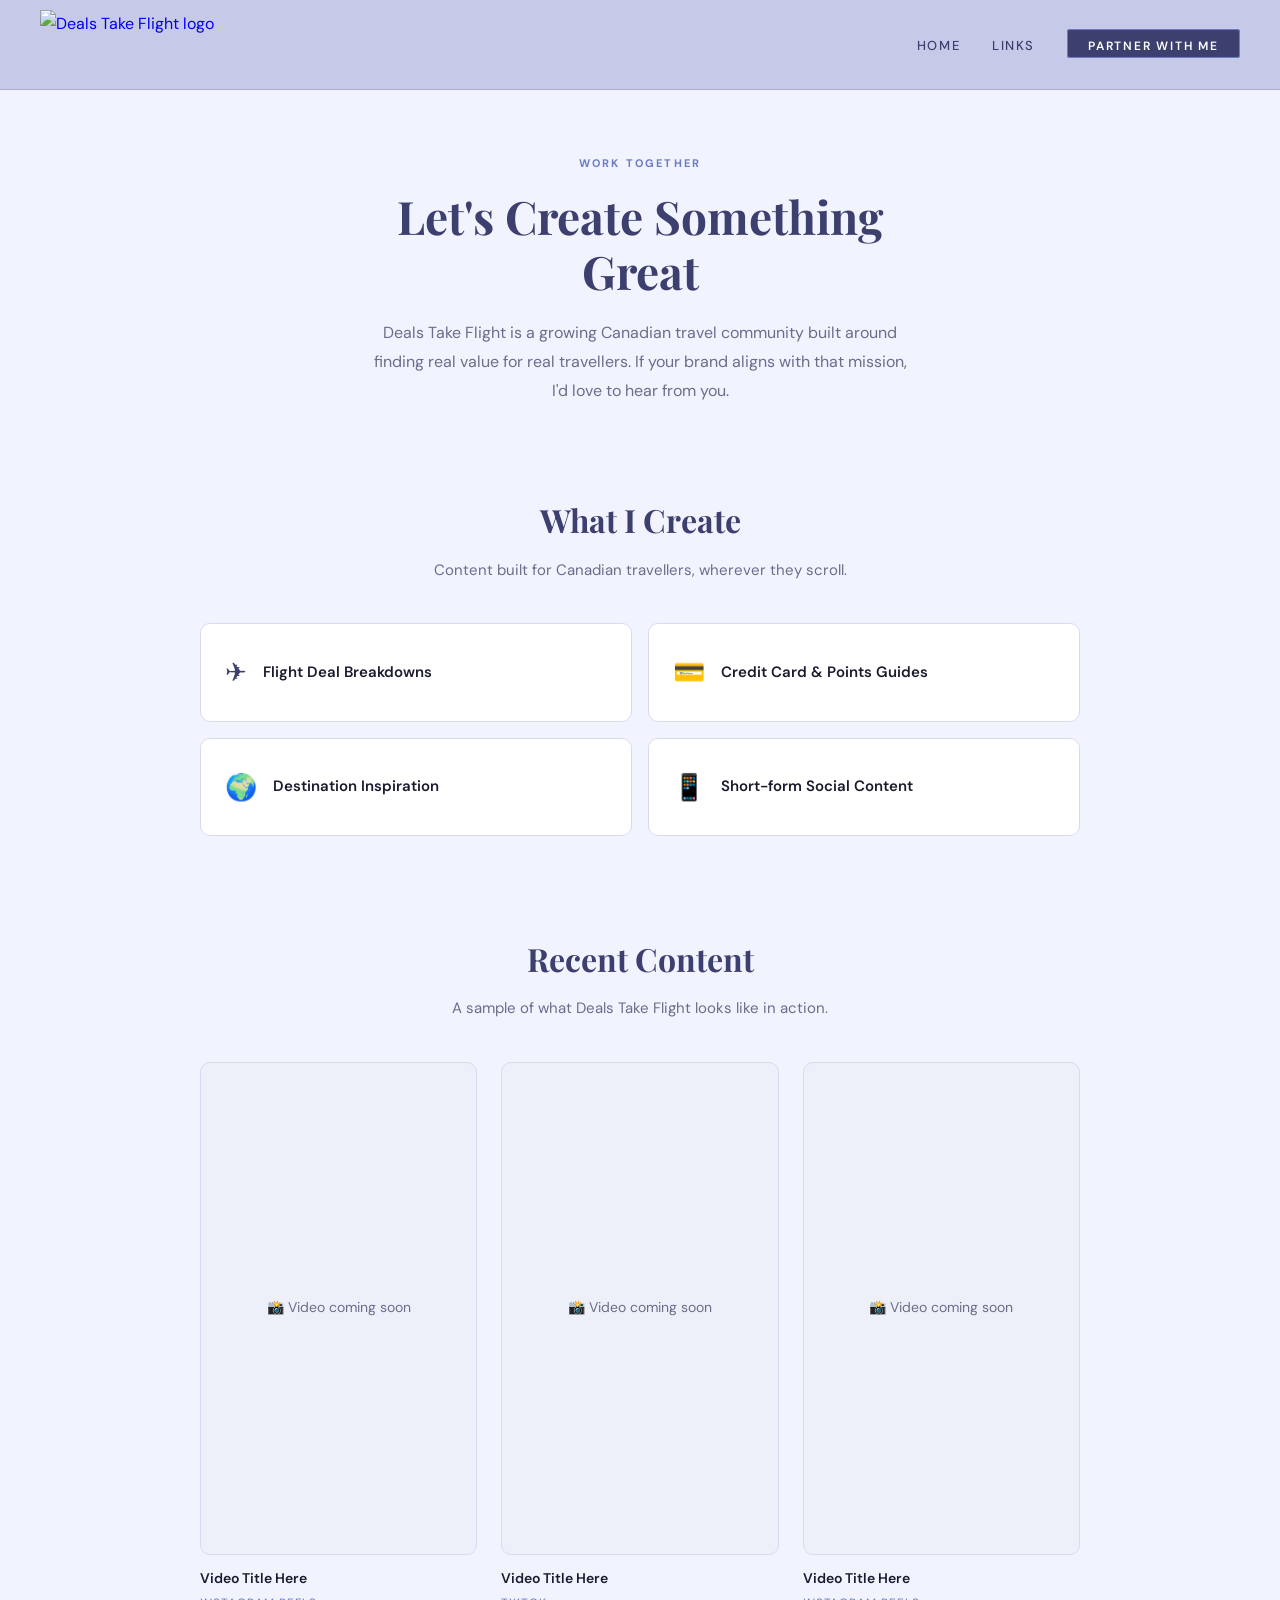
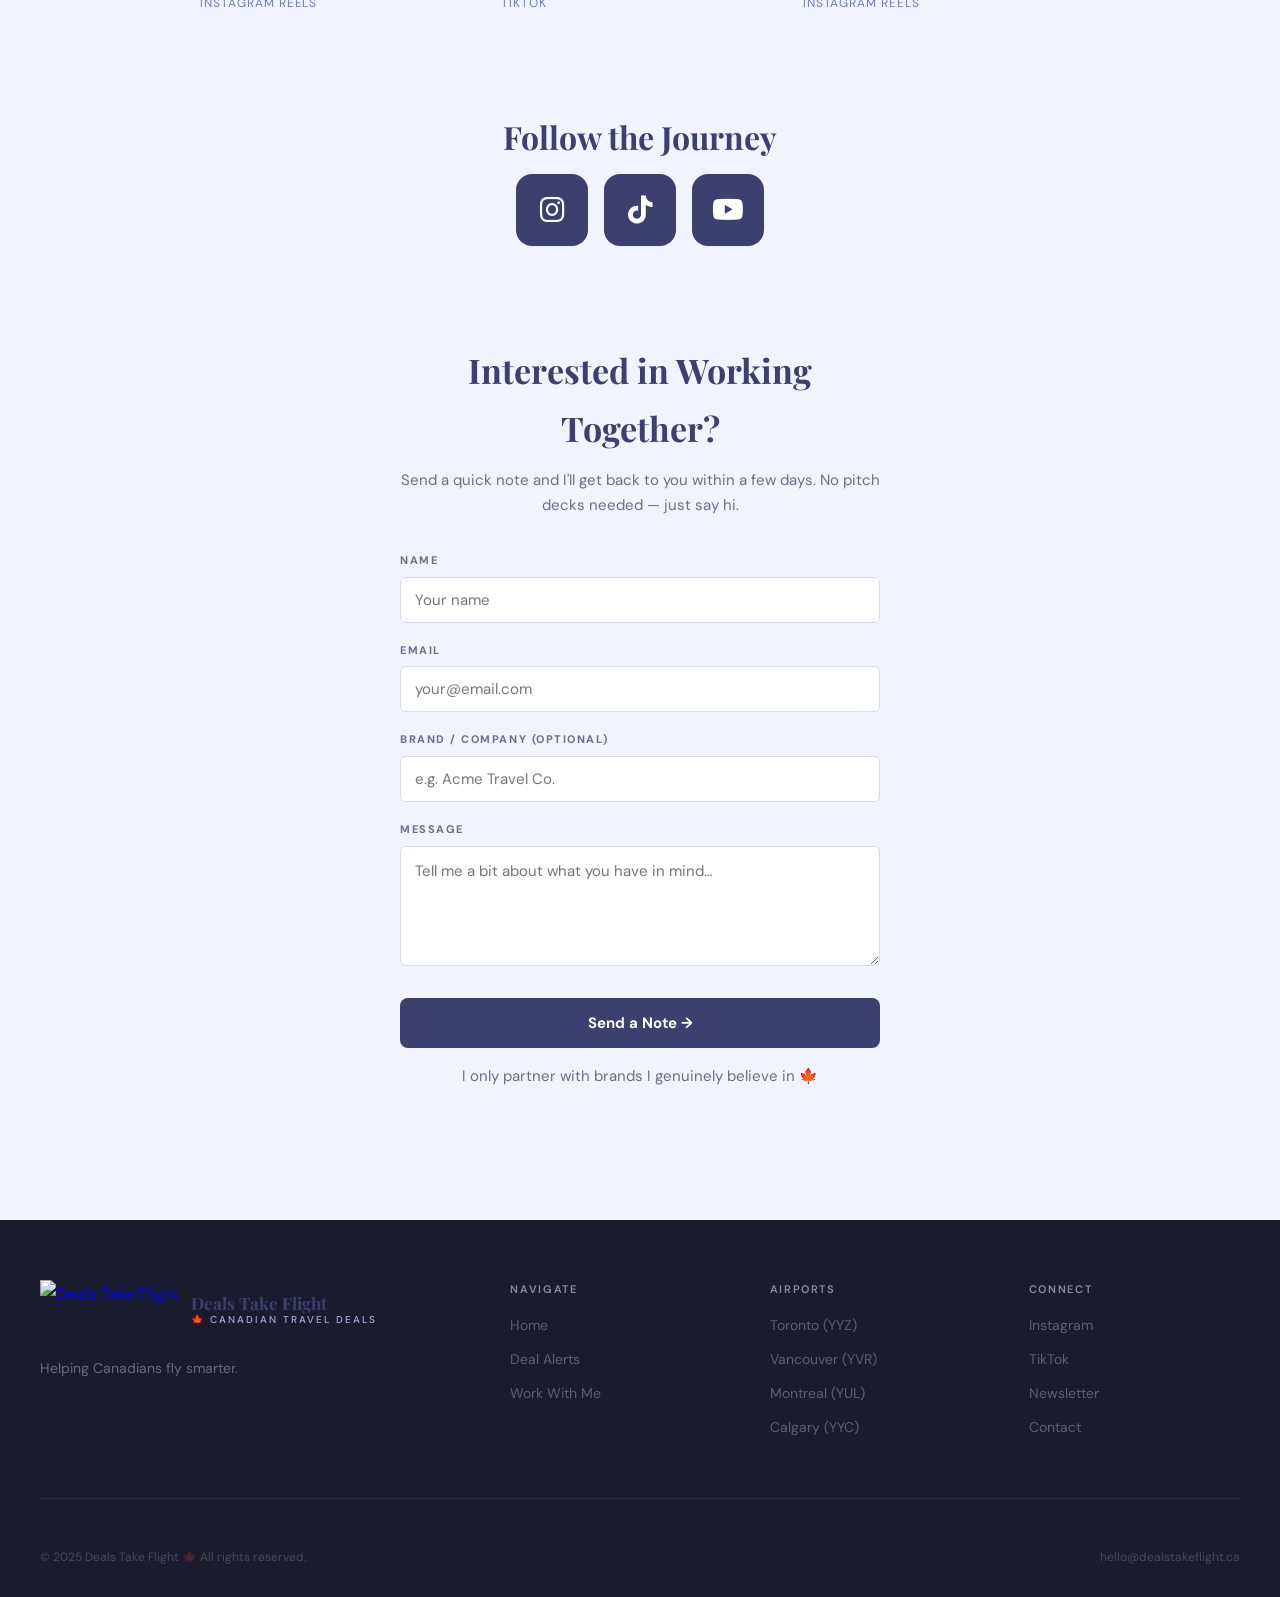
==== commit ce9f035c: "Homepage carousel with real photos, nav updates, partner page rebuild Co-Authored-By: Claude Sonnet " ====
--- a/contact.html
+++ b/contact.html
@@ -5,68 +5,121 @@
   <meta name="viewport" content="width=device-width, initial-scale=1.0">
   <title>Partner With Me — Deals Take Flight</title>
   <link rel="stylesheet" href="style.css">
+  <link rel="stylesheet" href="https://cdnjs.cloudflare.com/ajax/libs/font-awesome/6.5.0/css/all.min.css">
   <style>
+    body { background: #f1f3ff; }
+
     .reveal { opacity: 0; transform: translateY(20px); transition: opacity 0.6s ease, transform 0.6s ease; }
     .reveal.revealed { opacity: 1; transform: none; }
 
-    .services-grid { display: grid; grid-template-columns: repeat(3, 1fr); gap: 2px; margin-bottom: 80px; }
-    .service-card { background: var(--white); padding: 36px 28px; border: 1px solid var(--light-border); transition: var(--transition); position: relative; overflow: hidden; border-radius: 4px; }
-    .service-card:hover { transform: translateY(-4px); box-shadow: 0 12px 40px rgba(61,63,110,0.1); }
-    .service-card.featured { background: var(--near-black); border-color: var(--navy); }
-    .service-card.featured::before { content: 'Most Popular'; position: absolute; top: 16px; right: 16px; background: var(--navy); color: var(--white); font-size: 10px; font-weight: 700; letter-spacing: 0.12em; text-transform: uppercase; padding: 4px 10px; border: 1px solid var(--cornflower); border-radius: 2px; }
-    .service-icon { font-size: 36px; margin-bottom: 16px; display: block; }
-    .service-name { font-family: var(--font-display); font-size: 20px; margin-bottom: 10px; color: var(--near-black); }
-    .service-card.featured .service-name { color: var(--white); }
-    .service-desc { font-size: 14px; color: var(--mid-gray); line-height: 1.7; margin-bottom: 20px; }
-    .service-card.featured .service-desc { color: rgba(255,255,255,0.55); }
-    .service-price { font-family: var(--font-display); font-size: 28px; font-weight: 700; color: var(--navy); margin-bottom: 4px; }
-    .service-card.featured .service-price { color: var(--periwinkle); }
-    .service-price-note { font-size: 12px; color: var(--mid-gray); }
-    .service-card.featured .service-price-note { color: rgba(255,255,255,0.35); }
-    .service-features { list-style: none; margin: 20px 0; }
-    .service-features li { font-size: 14px; color: var(--mid-gray); padding: 6px 0; border-bottom: 1px solid var(--light-border); display: flex; align-items: center; gap: 8px; }
-    .service-features li::before { content: '✓'; color: var(--cornflower); font-weight: 700; flex-shrink: 0; }
-    .service-card.featured .service-features li { color: rgba(255,255,255,0.55); border-color: rgba(107,123,196,0.15); }
-    .service-features li:last-child { border-bottom: none; }
-
-    .contact-grid { display: grid; grid-template-columns: 1fr 1.4fr; gap: 64px; align-items: start; }
-
-    .contact-info-card { background: var(--near-black); padding: 40px 36px; position: sticky; top: calc(var(--nav-height) + 32px); border-radius: 4px; border: 1px solid rgba(107,123,196,0.2); }
-    .contact-info-card h3 { font-family: var(--font-display); font-size: 22px; color: var(--white); margin-bottom: 8px; }
-    .contact-info-card p { font-size: 14px; color: rgba(255,255,255,0.5); line-height: 1.8; margin-bottom: 28px; }
-
-    .contact-detail { display: flex; align-items: center; gap: 14px; padding: 13px 0; border-bottom: 1px solid rgba(107,123,196,0.12); }
-    .contact-detail:last-of-type { border-bottom: none; }
-    .contact-detail-icon { width: 38px; height: 38px; background: rgba(107,123,196,0.12); display: flex; align-items: center; justify-content: center; font-size: 17px; flex-shrink: 0; border-radius: 3px; }
-    .contact-detail-text span:first-child { display: block; font-size: 10px; text-transform: uppercase; letter-spacing: 0.14em; color: rgba(255,255,255,0.3); margin-bottom: 2px; font-weight: 600; }
-    .contact-detail-text span:last-child { font-size: 14px; color: rgba(255,255,255,0.75); }
-
-    .social-row { display: flex; gap: 8px; margin-top: 24px; }
-    .social-btn { padding: 9px 14px; background: rgba(107,123,196,0.1); border: 1px solid rgba(107,123,196,0.2); color: rgba(255,255,255,0.65); font-size: 13px; font-weight: 500; text-decoration: none; transition: var(--transition); border-radius: 3px; cursor: pointer; font-family: var(--font-body); }
-    .social-btn:hover { background: rgba(107,123,196,0.2); color: var(--white); }
-
-    .contact-form-wrap h3 { font-family: var(--font-display); font-size: 26px; margin-bottom: 8px; color: var(--near-black); }
-    .contact-form-wrap > p { font-size: 15px; color: var(--mid-gray); margin-bottom: 28px; }
-
-    .form-row { display: grid; grid-template-columns: 1fr 1fr; gap: 16px; }
+    /* ── HERO ── */
+    .pw-hero {
+      padding: calc(var(--nav-height) + 64px) 40px 40px;
+      max-width: 640px;
+      margin: 0 auto;
+      text-align: center;
+    }
+    .pw-label {
+      font-size: 11px;
+      font-weight: 700;
+      letter-spacing: 0.2em;
+      text-transform: uppercase;
+      color: var(--cornflower);
+      margin-bottom: 16px;
+    }
+    .pw-hero h1 {
+      font-family: var(--font-display);
+      font-size: clamp(32px, 4.5vw, 46px);
+      color: var(--navy);
+      line-height: 1.2;
+      margin-bottom: 20px;
+    }
+    .pw-hero p {
+      font-size: 16px;
+      color: var(--mid-gray);
+      line-height: 1.8;
+      max-width: 540px;
+      margin: 0 auto;
+    }
+
+    /* ── SHARED SECTION WRAP ── */
+    .pw-section { max-width: 960px; margin: 0 auto; padding: 48px 40px; }
+    .pw-section-title { font-family: var(--font-display); font-size: clamp(24px, 3vw, 32px); color: var(--navy); margin-bottom: 10px; text-align: center; }
+    .pw-section-subtitle { font-size: 15px; color: var(--mid-gray); text-align: center; max-width: 480px; margin: 0 auto 40px; }
+
+    /* ── WHAT I CREATE ── */
+    .create-grid { display: grid; grid-template-columns: repeat(2, 1fr); gap: 16px; }
+    .create-card {
+      background: var(--white);
+      border: 1px solid var(--light-border);
+      border-radius: 10px;
+      padding: 26px 24px;
+      display: flex;
+      align-items: center;
+      gap: 16px;
+    }
+    .create-icon { font-size: 26px; color: var(--navy); flex-shrink: 0; }
+    .create-label { font-size: 15px; font-weight: 600; color: var(--near-black); }
+
+    /* ── RECENT CONTENT ── */
+    .recent-grid { display: grid; grid-template-columns: repeat(3, 1fr); gap: 24px; }
+    .recent-card { display: block; text-decoration: none; color: inherit; }
+    .recent-thumb {
+      aspect-ratio: 9 / 16;
+      background: var(--light-bg);
+      border: 1px solid var(--light-border);
+      border-radius: 10px;
+      display: flex;
+      align-items: center;
+      justify-content: center;
+      text-align: center;
+      padding: 16px;
+      font-size: 14px;
+      color: var(--mid-gray);
+      transition: border-color 0.2s;
+    }
+    .recent-card:hover .recent-thumb { border-color: var(--cornflower); }
+    .recent-title { margin-top: 12px; font-size: 14px; font-weight: 600; color: var(--near-black); }
+    .recent-tag { margin-top: 3px; font-size: 12px; color: var(--cornflower); text-transform: uppercase; letter-spacing: 0.08em; }
+
+    /* ── SOCIAL ── */
+    .pw-social-group { display: flex; flex-direction: row; justify-content: center; gap: 16px; }
+    .pw-social-btn {
+      display: flex;
+      align-items: center;
+      justify-content: center;
+      width: 72px;
+      height: 72px;
+      background: var(--navy);
+      color: var(--white);
+      text-decoration: none;
+      border-radius: 16px;
+      transition: background 0.2s, transform 0.2s;
+    }
+    .pw-social-btn i { font-size: 28px; color: var(--white); }
+    .pw-social-btn:hover { background: var(--cornflower); transform: scale(1.08); }
+
+    /* ── CONTACT FORM ── */
+    .pw-contact-wrap { max-width: 560px; margin: 0 auto; padding: 48px 40px 100px; text-align: center; }
+    .pw-contact-wrap h2 { font-family: var(--font-display); font-size: clamp(26px, 3.2vw, 34px); color: var(--navy); margin-bottom: 10px; }
+    .pw-contact-wrap > p { font-size: 15px; color: var(--mid-gray); margin-bottom: 32px; }
+
+    .pw-form { text-align: left; }
     .form-group { margin-bottom: 18px; }
     .form-group label { display: block; font-size: 11px; font-weight: 700; text-transform: uppercase; letter-spacing: 0.14em; color: var(--mid-gray); margin-bottom: 7px; }
-    .form-group input, .form-group select, .form-group textarea { width: 100%; padding: 11px 13px; background: var(--white); border: 1px solid var(--light-border); font-size: 15px; font-family: var(--font-body); color: var(--near-black); outline: none; transition: border-color 0.2s; border-radius: 3px; appearance: none; }
-    .form-group input:focus, .form-group select:focus, .form-group textarea:focus { border-color: var(--cornflower); }
+    .form-group input, .form-group textarea { width: 100%; padding: 12px 14px; background: var(--white); border: 1px solid var(--light-border); font-size: 15px; font-family: var(--font-body); color: var(--near-black); outline: none; transition: border-color 0.2s; border-radius: 6px; }
+    .form-group input:focus, .form-group textarea:focus { border-color: var(--cornflower); }
     .form-group textarea { resize: vertical; min-height: 120px; line-height: 1.6; }
-    .form-group select { cursor: pointer; background-image: url("data:image/svg+xml,%3Csvg xmlns='http://www.w3.org/2000/svg' width='12' height='8' viewBox='0 0 12 8'%3E%3Cpath d='M1 1l5 5 5-5' stroke='%236B6D8A' stroke-width='1.5' fill='none' stroke-linecap='round'/%3E%3C/svg%3E"); background-repeat: no-repeat; background-position: right 14px center; padding-right: 36px; }
-    .form-submit { width: 100%; padding: 15px; background: var(--navy); color: var(--white); font-size: 14px; font-weight: 700; font-family: var(--font-body); letter-spacing: 0.12em; text-transform: uppercase; border: 1px solid var(--cornflower); cursor: pointer; transition: background 0.2s; margin-top: 6px; border-radius: 3px; }
-    .form-submit:hover { background: var(--navy-dark); }
-    .form-disclaimer { margin-top: 12px; font-size: 12px; color: var(--mid-gray); line-height: 1.6; }
-
-    .faq-list { margin-top: 0; }
-    .faq-item { border-bottom: 1px solid var(--light-border); padding: 20px 0; }
-    .faq-q { font-weight: 600; font-size: 16px; color: var(--near-black); margin-bottom: 10px; display: flex; align-items: flex-start; gap: 10px; }
-    .faq-q::before { content: 'Q'; color: var(--cornflower); font-weight: 700; flex-shrink: 0; }
-    .faq-a { font-size: 14px; color: var(--mid-gray); line-height: 1.8; padding-left: 22px; }
-
-    @media (max-width: 900px) { .services-grid { grid-template-columns: 1fr; } .contact-grid { grid-template-columns: 1fr; } .contact-info-card { position: static; } }
-    @media (max-width: 600px) { .form-row { grid-template-columns: 1fr; } }
+    .form-submit { width: 100%; padding: 15px; background: var(--navy); color: var(--white); font-size: 15px; font-weight: 700; font-family: var(--font-body); border: none; border-radius: 8px; cursor: pointer; transition: background 0.2s; margin-top: 6px; }
+    .form-submit:hover { background: var(--cornflower); }
+    .form-disclaimer { margin-top: 16px; font-size: 13px; color: var(--mid-gray); text-align: center; line-height: 1.6; }
+
+    @media (max-width: 600px) {
+      .create-grid { grid-template-columns: 1fr; }
+      .recent-grid { grid-template-columns: 1fr; }
+      .pw-section { padding: 40px 20px; }
+      .pw-contact-wrap { padding: 40px 20px 80px; }
+    }
   </style>
 </head>
 <body>
@@ -87,102 +140,84 @@
     </button>
   </nav>
 
-  <div class="page-hero">
-    <div class="page-hero-inner">
-      <div class="section-label">Partner With Me</div>
-      <h1 class="section-title">Partner With Deals Take Flight</h1>
-      <p class="section-subtitle">We connect travel brands, credit card companies, tourism boards, and travel products with an engaged Canadian audience that is actively looking to travel and save.</p>
-    </div>
-  </div>
-
-  <section class="section">
-    <div class="section-label reveal">Services</div>
-    <h2 class="section-title reveal">How I Can Help</h2>
-    <p class="section-subtitle reveal">Tailored services for every type of Canadian traveller.</p>
-
-    <div class="services-grid">
-      <div class="service-card reveal">
-        <span class="service-icon">📣</span>
-        <h3 class="service-name">Sponsored Content</h3>
-        <p class="service-desc">Authentic, audience-first content featuring your brand across our newsletter, social media, and website. We only partner with brands we genuinely believe in.</p>
-        <div class="service-price">Custom</div>
-        <div class="service-price-note">Pricing based on scope</div>
-        <ul class="service-features"><li>Newsletter sponsorship</li><li>Instagram &amp; TikTok integration</li><li>Website feature</li><li>Dedicated send option</li></ul>
-      </div>
-      <div class="service-card reveal">
-        <span class="service-icon">🔗</span>
-        <h3 class="service-name">Affiliate Partnership</h3>
-        <p class="service-desc">Performance-based partnerships where we promote your product or service to our Canadian travel audience via referral links and dedicated content.</p>
-        <div class="service-price">Revenue Share</div>
-        <div class="service-price-note">Based on agreed rate</div>
-        <ul class="service-features"><li>Referral link promotion</li><li>Dedicated blog or page feature</li><li>Social media callouts</li><li>Monthly performance report</li></ul>
-      </div>
-      <div class="service-card reveal">
-        <span class="service-icon">📅</span>
-        <h3 class="service-name">Book a Call</h3>
-        <p class="service-desc">Not sure where to start? Book a free 20-minute intro call to see if we are a good fit.</p>
-        <div class="service-price">Free</div>
-        <ul class="service-features"><li>20-minute Zoom call</li><li>No obligation</li><li>Quick fit assessment</li></ul>
-      </div>
-    </div>
-
-    <div class="section-label reveal">Get In Touch</div>
-    <h2 class="section-title reveal">Send a Message</h2>
-    <div style="margin-bottom:40px;"></div>
-
-    <div class="contact-grid">
-      <div class="contact-info-card reveal">
-        <h3>Ready to Fly Smarter?</h3>
-        <p>Fill out the form and I'll get back to you within 24 hours. For urgent deal questions, DM me on Instagram.</p>
-        <div class="contact-detail"><div class="contact-detail-icon">📧</div><div class="contact-detail-text"><span>Email</span><span>hello@dealstakeflight.ca</span></div></div>
-        <div class="contact-detail"><div class="contact-detail-icon">⏰</div><div class="contact-detail-text"><span>Response Time</span><span>Within 24 hours</span></div></div>
-        <div class="contact-detail"><div class="contact-detail-icon">🇨🇦</div><div class="contact-detail-text"><span>Based In</span><span>Canada</span></div></div>
-        <div class="contact-detail"><div class="contact-detail-icon">🌐</div><div class="contact-detail-text"><span>Newsletter</span><span>12,000+ subscribers</span></div></div>
-        <div class="social-row">
-          <a class="social-btn" href="#">📸 Instagram</a>
-          <a class="social-btn" href="#">🎵 TikTok</a>
-          <a class="social-btn" href="#">📬 Newsletter</a>
-        </div>
-      </div>
-
-      <div class="contact-form-wrap reveal">
-        <h3>Tell Us About Your Brand</h3>
-        <p>Share some details and we'll get back to you within 48 hours.</p>
-        <form id="contact-form">
-          <div class="form-row">
-            <div class="form-group"><label>First Name *</label><input type="text" placeholder="Alex" required></div>
-            <div class="form-group"><label>Last Name *</label><input type="text" placeholder="Johnson" required></div>
-          </div>
-          <div class="form-group"><label>Email Address *</label><input type="email" placeholder="your@email.com" required></div>
-          <div class="form-row">
-            <div class="form-group"><label>Departure Airport</label><select><option value="">Select airport…</option><option>Toronto (YYZ)</option><option>Vancouver (YVR)</option><option>Montreal (YUL)</option><option>Calgary (YYC)</option><option>Edmonton (YEG)</option><option>Ottawa (YOW)</option><option>Winnipeg (YWG)</option><option>Halifax (YHZ)</option><option>Other</option></select></div>
-            <div class="form-group"><label>Destination</label><input type="text" placeholder="e.g. Paris, Bali, Tokyo…"></div>
-          </div>
-          <div class="form-row">
-            <div class="form-group"><label>Travel Window</label><input type="text" placeholder="e.g. July–August 2025"></div>
-            <div class="form-group"><label>Budget (CAD per person)</label><select><option value="">Select range…</option><option>Under $500</option><option>$500–$1,000</option><option>$1,000–$2,000</option><option>$2,000–$5,000</option><option>$5,000+ (Business Class)</option><option>Flexible / Surprise me</option></select></div>
-          </div>
-          <div class="form-group"><label>I'm Interested In</label><select><option value="">Select service…</option><option>Sponsored Content</option><option>Affiliate Partnership</option><option>Book a Call</option><option>Other</option></select></div>
-          <div class="form-group"><label>Message *</label><textarea placeholder="Tell me about your dream trip, travel style, any flexibility on dates, or anything else that would help me find you the best deal…" required></textarea></div>
-          <button type="submit" class="form-submit">Send My Message →</button>
-          <p class="form-disclaimer">Your information is never sold or shared. I'll only use it to help you find great flight deals. 🍁</p>
-        </form>
-      </div>
-    </div>
-  </section>
-
-  <div style="background:var(--light-bg);padding:80px 0;border-top:1px solid var(--light-border);">
-    <div style="max-width:720px;margin:0 auto;padding:0 40px;">
-      <div class="section-label reveal">FAQ</div>
-      <h2 class="section-title reveal">Common Questions</h2>
-      <div class="faq-list reveal">
-        <div class="faq-item"><div class="faq-q">Are these real deals or just estimates?</div><div class="faq-a">Every deal featured on this site is verified before posting. Prices are confirmed live from booking platforms. That said, fares can change within hours — always double-check before buying.</div></div>
-        <div class="faq-item"><div class="faq-q">Do you book flights on my behalf?</div><div class="faq-a">No — I find and recommend the deals, then you book directly through the airline or booking platform. This keeps your payment information secure and ensures you have direct access to your booking.</div></div>
-        <div class="faq-item"><div class="faq-q">What airports do you cover?</div><div class="faq-a">Primarily major Canadian airports: YYZ (Toronto), YVR (Vancouver), YUL (Montreal), YYC (Calgary), and YEG (Edmonton). I also cover select secondary airports for specific deals.</div></div>
-        <div class="faq-item"><div class="faq-q">How do mistake fares work?</div><div class="faq-a">Airlines occasionally publish fares far below their intended price due to currency errors, system glitches, or manual entry mistakes. These can be ticketed and honoured — but they disappear within hours. Speed is everything.</div></div>
-        <div class="faq-item"><div class="faq-q">Can you help with points and miles redemptions?</div><div class="faq-a">Absolutely. Aeroplan, Air Miles, and credit card travel programs are part of what I cover. The Full Trip Planning service includes a review of your points balance and the best ways to use them for your trip.</div></div>
-      </div>
-    </div>
+  <div class="pw-hero reveal">
+    <div class="pw-label">Work Together</div>
+    <h1>Let's Create Something Great</h1>
+    <p>Deals Take Flight is a growing Canadian travel community built around finding real value for real travellers. If your brand aligns with that mission, I'd love to hear from you.</p>
+  </div>
+
+  <div class="pw-section">
+    <h2 class="pw-section-title reveal">What I Create</h2>
+    <p class="pw-section-subtitle reveal">Content built for Canadian travellers, wherever they scroll.</p>
+    <div class="create-grid">
+      <div class="create-card reveal">
+        <span class="create-icon">✈️</span>
+        <span class="create-label">Flight Deal Breakdowns</span>
+      </div>
+      <div class="create-card reveal">
+        <span class="create-icon">💳</span>
+        <span class="create-label">Credit Card &amp; Points Guides</span>
+      </div>
+      <div class="create-card reveal">
+        <span class="create-icon">🌍</span>
+        <span class="create-label">Destination Inspiration</span>
+      </div>
+      <div class="create-card reveal">
+        <span class="create-icon">📱</span>
+        <span class="create-label">Short-form Social Content</span>
+      </div>
+    </div>
+  </div>
+
+  <div class="pw-section">
+    <h2 class="pw-section-title reveal">Recent Content</h2>
+    <p class="pw-section-subtitle reveal">A sample of what Deals Take Flight looks like in action.</p>
+    <!-- Replace placeholder cards with real video screenshots and links -->
+    <div class="recent-grid">
+      <a class="recent-card reveal" href="#" target="_blank" rel="noopener">
+        <div class="recent-thumb">📸 Video coming soon</div>
+        <div class="recent-title">Video Title Here</div>
+        <div class="recent-tag">Instagram Reels</div>
+      </a>
+      <a class="recent-card reveal" href="#" target="_blank" rel="noopener">
+        <div class="recent-thumb">📸 Video coming soon</div>
+        <div class="recent-title">Video Title Here</div>
+        <div class="recent-tag">TikTok</div>
+      </a>
+      <a class="recent-card reveal" href="#" target="_blank" rel="noopener">
+        <div class="recent-thumb">📸 Video coming soon</div>
+        <div class="recent-title">Video Title Here</div>
+        <div class="recent-tag">Instagram Reels</div>
+      </a>
+    </div>
+  </div>
+
+  <div class="pw-section">
+    <h2 class="pw-section-title reveal">Follow the Journey</h2>
+    <div class="pw-social-group reveal">
+      <a class="pw-social-btn" href="https://www.instagram.com/dealstakeflight/" aria-label="Instagram" target="_blank" rel="noopener">
+        <i class="fa-brands fa-instagram"></i>
+      </a>
+      <a class="pw-social-btn" href="https://www.tiktok.com/@dealstakeflight" aria-label="TikTok" target="_blank" rel="noopener">
+        <i class="fa-brands fa-tiktok"></i>
+      </a>
+      <a class="pw-social-btn" href="https://www.youtube.com/@dealstakeflight" aria-label="YouTube" target="_blank" rel="noopener">
+        <i class="fa-brands fa-youtube"></i>
+      </a>
+    </div>
+  </div>
+
+  <div class="pw-contact-wrap reveal">
+    <h2>Interested in Working Together?</h2>
+    <p>Send a quick note and I'll get back to you within a few days. No pitch decks needed — just say hi.</p>
+    <form id="contact-form" class="pw-form">
+      <div class="form-group"><label>Name</label><input type="text" placeholder="Your name" required></div>
+      <div class="form-group"><label>Email</label><input type="email" placeholder="your@email.com" required></div>
+      <div class="form-group"><label>Brand / Company (optional)</label><input type="text" placeholder="e.g. Acme Travel Co."></div>
+      <div class="form-group"><label>Message</label><textarea placeholder="Tell me a bit about what you have in mind…" required></textarea></div>
+      <button type="submit" class="form-submit">Send a Note →</button>
+    </form>
+    <p class="form-disclaimer">I only partner with brands I genuinely believe in 🍁</p>
   </div>
 
   <footer>
--- a/style.css
+++ b/style.css
@@ -64,7 +64,7 @@
 
 .hero-content { position: relative; z-index: 1; max-width: 1200px; margin: 0 auto; padding: 80px 40px; display: grid; grid-template-columns: 1fr 1fr; gap: 80px; align-items: center; width: 100%; }
 .hero-badge { display: inline-flex; align-items: center; gap: 8px; background: rgba(107,123,196,0.15); border: 1px solid rgba(107,123,196,0.35); color: var(--periwinkle); font-size: 11px; font-weight: 600; letter-spacing: 0.18em; text-transform: uppercase; padding: 6px 14px; border-radius: 3px; margin-bottom: 24px; }
-.hero-title { font-family: var(--font-display); font-size: clamp(42px, 5.5vw, 68px); color: var(--white); line-height: 1.1; margin-bottom: 24px; }
+.hero-title { font-family: var(--font-display); font-size: clamp(32px, 4vw, 52px); color: var(--white); line-height: 1.1; margin-bottom: 24px; }
 .hero-title em { font-style: italic; color: var(--cornflower); }
 .hero-subtitle { font-size: 17px; color: rgba(255,255,255,0.6); line-height: 1.8; margin-bottom: 40px; max-width: 480px; }
 .hero-actions { display: flex; gap: 16px; align-items: center; flex-wrap: wrap; }
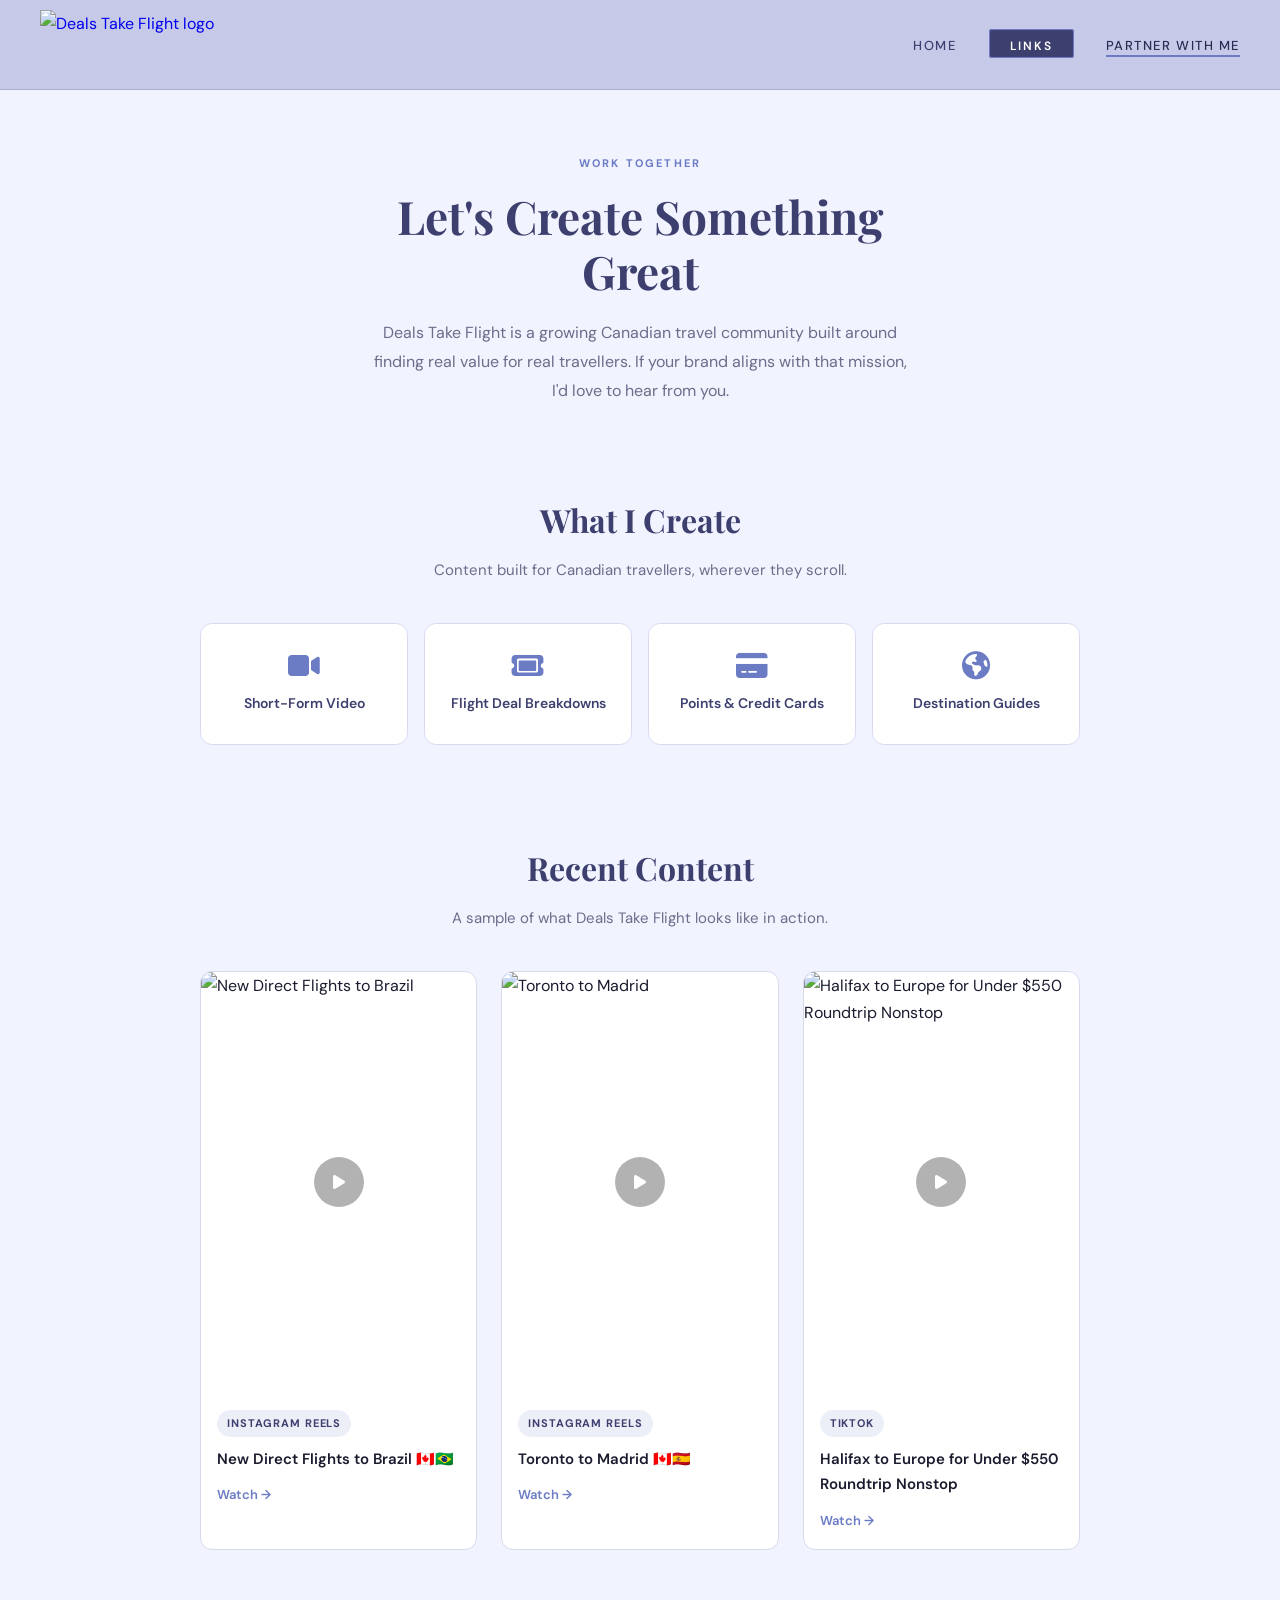
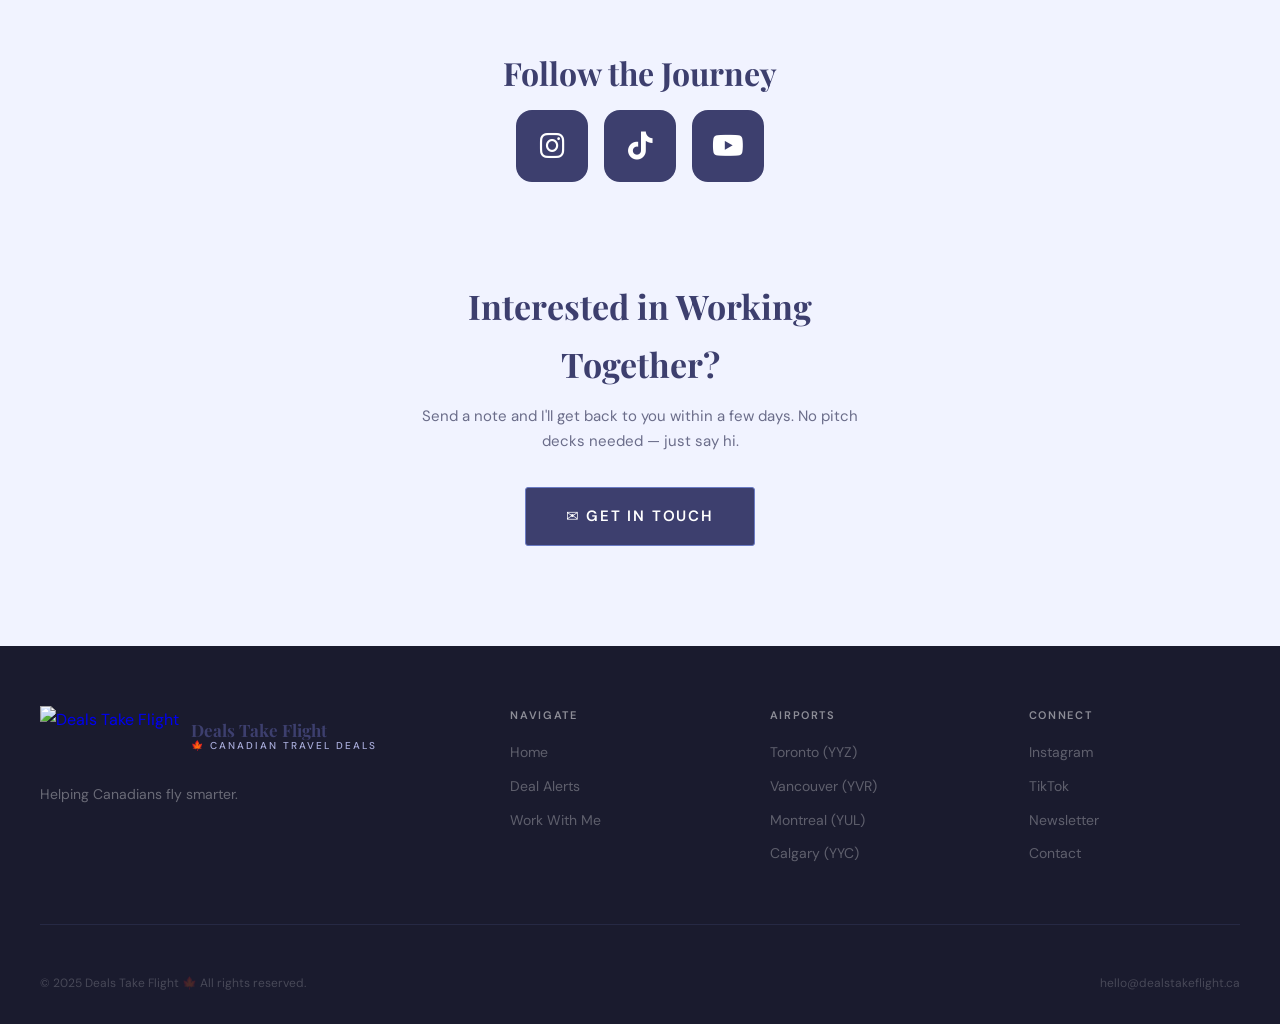
==== commit f1a06a51: "Video cards, partner page refresh, nav updates, email CTA Co-Authored-By: Claude Sonnet 5 <noreply@a" ====
--- a/contact.html
+++ b/contact.html
@@ -48,39 +48,70 @@
     .pw-section-subtitle { font-size: 15px; color: var(--mid-gray); text-align: center; max-width: 480px; margin: 0 auto 40px; }
 
     /* ── WHAT I CREATE ── */
-    .create-grid { display: grid; grid-template-columns: repeat(2, 1fr); gap: 16px; }
+    .create-grid { display: grid; grid-template-columns: repeat(4, 1fr); gap: 16px; }
     .create-card {
       background: var(--white);
       border: 1px solid var(--light-border);
-      border-radius: 10px;
-      padding: 26px 24px;
-      display: flex;
-      align-items: center;
-      gap: 16px;
-    }
-    .create-icon { font-size: 26px; color: var(--navy); flex-shrink: 0; }
-    .create-label { font-size: 15px; font-weight: 600; color: var(--near-black); }
-
-    /* ── RECENT CONTENT ── */
-    .recent-grid { display: grid; grid-template-columns: repeat(3, 1fr); gap: 24px; }
-    .recent-card { display: block; text-decoration: none; color: inherit; }
-    .recent-thumb {
-      aspect-ratio: 9 / 16;
-      background: var(--light-bg);
+      border-radius: 12px;
+      padding: 28px 20px;
+      text-align: center;
+    }
+    .create-icon { font-size: 28px; color: var(--cornflower); margin-bottom: 12px; display: block; }
+    .create-label { font-size: 14px; font-weight: 600; color: var(--navy); }
+
+    /* ── RECENT CONTENT (video cards, matches index.html) ── */
+    .video-grid { display: grid; grid-template-columns: repeat(3, 1fr); gap: 24px; }
+    .video-card {
+      display: block;
+      text-decoration: none;
+      color: inherit;
+      background: var(--white);
       border: 1px solid var(--light-border);
-      border-radius: 10px;
+      border-radius: 12px;
+      overflow: hidden;
+      transition: transform 0.2s, box-shadow 0.2s;
+    }
+    .video-card:hover { transform: translateY(-4px); box-shadow: 0 12px 32px rgba(61,63,110,0.1); }
+    .video-thumb-wrap { position: relative; }
+    .video-thumb-img {
+      width: 100%;
+      height: 420px;
+      object-fit: cover;
+      object-position: center top;
+      display: block;
+    }
+    .play-overlay {
+      position: absolute;
+      top: 50%;
+      left: 50%;
+      transform: translate(-50%, -50%);
+      width: 50px;
+      height: 50px;
+      border-radius: 50%;
+      background: rgba(0,0,0,0.5);
       display: flex;
       align-items: center;
       justify-content: center;
-      text-align: center;
-      padding: 16px;
-      font-size: 14px;
-      color: var(--mid-gray);
-      transition: border-color 0.2s;
-    }
-    .recent-card:hover .recent-thumb { border-color: var(--cornflower); }
-    .recent-title { margin-top: 12px; font-size: 14px; font-weight: 600; color: var(--near-black); }
-    .recent-tag { margin-top: 3px; font-size: 12px; color: var(--cornflower); text-transform: uppercase; letter-spacing: 0.08em; }
+      color: var(--white);
+      opacity: 0.6;
+      transition: opacity 0.2s;
+    }
+    .video-card:hover .play-overlay { opacity: 1; }
+    .video-body { padding: 16px; }
+    .video-tag {
+      display: inline-block;
+      background: rgba(107,123,196,0.12);
+      color: var(--navy);
+      font-size: 11px;
+      font-weight: 700;
+      text-transform: uppercase;
+      letter-spacing: 0.08em;
+      padding: 4px 10px;
+      border-radius: 999px;
+      margin-bottom: 10px;
+    }
+    .video-title { font-size: 15px; font-weight: 600; color: var(--near-black); margin-bottom: 8px; }
+    .video-link { font-size: 13px; font-weight: 600; color: var(--cornflower); }
 
     /* ── SOCIAL ── */
     .pw-social-group { display: flex; flex-direction: row; justify-content: center; gap: 16px; }
@@ -99,24 +130,14 @@
     .pw-social-btn i { font-size: 28px; color: var(--white); }
     .pw-social-btn:hover { background: var(--cornflower); transform: scale(1.08); }
 
-    /* ── CONTACT FORM ── */
+    /* ── CONTACT CTA ── */
     .pw-contact-wrap { max-width: 560px; margin: 0 auto; padding: 48px 40px 100px; text-align: center; }
     .pw-contact-wrap h2 { font-family: var(--font-display); font-size: clamp(26px, 3.2vw, 34px); color: var(--navy); margin-bottom: 10px; }
     .pw-contact-wrap > p { font-size: 15px; color: var(--mid-gray); margin-bottom: 32px; }
 
-    .pw-form { text-align: left; }
-    .form-group { margin-bottom: 18px; }
-    .form-group label { display: block; font-size: 11px; font-weight: 700; text-transform: uppercase; letter-spacing: 0.14em; color: var(--mid-gray); margin-bottom: 7px; }
-    .form-group input, .form-group textarea { width: 100%; padding: 12px 14px; background: var(--white); border: 1px solid var(--light-border); font-size: 15px; font-family: var(--font-body); color: var(--near-black); outline: none; transition: border-color 0.2s; border-radius: 6px; }
-    .form-group input:focus, .form-group textarea:focus { border-color: var(--cornflower); }
-    .form-group textarea { resize: vertical; min-height: 120px; line-height: 1.6; }
-    .form-submit { width: 100%; padding: 15px; background: var(--navy); color: var(--white); font-size: 15px; font-weight: 700; font-family: var(--font-body); border: none; border-radius: 8px; cursor: pointer; transition: background 0.2s; margin-top: 6px; }
-    .form-submit:hover { background: var(--cornflower); }
-    .form-disclaimer { margin-top: 16px; font-size: 13px; color: var(--mid-gray); text-align: center; line-height: 1.6; }
-
     @media (max-width: 600px) {
-      .create-grid { grid-template-columns: 1fr; }
-      .recent-grid { grid-template-columns: 1fr; }
+      .create-grid { grid-template-columns: repeat(2, 1fr); }
+      .video-grid { grid-template-columns: 1fr; }
       .pw-section { padding: 40px 20px; }
       .pw-contact-wrap { padding: 40px 20px 80px; }
     }
@@ -130,8 +151,8 @@
     </a>
     <ul class="nav-links">
       <li><a href="index.html">Home</a></li>
-      <li><a href="linktree.html">Links</a></li>
-      <li><a href="contact.html" class="nav-cta">Partner With Me</a></li>
+      <li><a href="linktree.html" class="nav-cta">Links</a></li>
+      <li><a href="contact.html">Partner With Me</a></li>
     </ul>
     <button class="nav-hamburger" aria-label="Toggle menu">
       <span></span>
@@ -151,20 +172,20 @@
     <p class="pw-section-subtitle reveal">Content built for Canadian travellers, wherever they scroll.</p>
     <div class="create-grid">
       <div class="create-card reveal">
-        <span class="create-icon">✈️</span>
-        <span class="create-label">Flight Deal Breakdowns</span>
-      </div>
-      <div class="create-card reveal">
-        <span class="create-icon">💳</span>
-        <span class="create-label">Credit Card &amp; Points Guides</span>
-      </div>
-      <div class="create-card reveal">
-        <span class="create-icon">🌍</span>
-        <span class="create-label">Destination Inspiration</span>
-      </div>
-      <div class="create-card reveal">
-        <span class="create-icon">📱</span>
-        <span class="create-label">Short-form Social Content</span>
+        <i class="fa-solid fa-video create-icon"></i>
+        <div class="create-label">Short-Form Video</div>
+      </div>
+      <div class="create-card reveal">
+        <i class="fa-solid fa-ticket create-icon"></i>
+        <div class="create-label">Flight Deal Breakdowns</div>
+      </div>
+      <div class="create-card reveal">
+        <i class="fa-solid fa-credit-card create-icon"></i>
+        <div class="create-label">Points &amp; Credit Cards</div>
+      </div>
+      <div class="create-card reveal">
+        <i class="fa-solid fa-earth-americas create-icon"></i>
+        <div class="create-label">Destination Guides</div>
       </div>
     </div>
   </div>
@@ -172,22 +193,39 @@
   <div class="pw-section">
     <h2 class="pw-section-title reveal">Recent Content</h2>
     <p class="pw-section-subtitle reveal">A sample of what Deals Take Flight looks like in action.</p>
-    <!-- Replace placeholder cards with real video screenshots and links -->
-    <div class="recent-grid">
-      <a class="recent-card reveal" href="#" target="_blank" rel="noopener">
-        <div class="recent-thumb">📸 Video coming soon</div>
-        <div class="recent-title">Video Title Here</div>
-        <div class="recent-tag">Instagram Reels</div>
-      </a>
-      <a class="recent-card reveal" href="#" target="_blank" rel="noopener">
-        <div class="recent-thumb">📸 Video coming soon</div>
-        <div class="recent-title">Video Title Here</div>
-        <div class="recent-tag">TikTok</div>
-      </a>
-      <a class="recent-card reveal" href="#" target="_blank" rel="noopener">
-        <div class="recent-thumb">📸 Video coming soon</div>
-        <div class="recent-title">Video Title Here</div>
-        <div class="recent-tag">Instagram Reels</div>
+    <div class="video-grid">
+      <a class="video-card reveal" href="https://www.instagram.com/dealstakeflight/reel/DaBjEp2PD0_/" target="_blank" rel="noopener">
+        <div class="video-thumb-wrap">
+          <img class="video-thumb-img" src="assets/IMG_1924.jpeg" alt="New Direct Flights to Brazil">
+          <div class="play-overlay"><i class="fa-solid fa-play"></i></div>
+        </div>
+        <div class="video-body">
+          <span class="video-tag">Instagram Reels</span>
+          <div class="video-title">New Direct Flights to Brazil 🇨🇦🇧🇷</div>
+          <span class="video-link">Watch →</span>
+        </div>
+      </a>
+      <a class="video-card reveal" href="https://www.instagram.com/dealstakeflight/reel/DZx55jnyXS5/" target="_blank" rel="noopener">
+        <div class="video-thumb-wrap">
+          <img class="video-thumb-img" src="assets/IMG_1925.jpeg" alt="Toronto to Madrid">
+          <div class="play-overlay"><i class="fa-solid fa-play"></i></div>
+        </div>
+        <div class="video-body">
+          <span class="video-tag">Instagram Reels</span>
+          <div class="video-title">Toronto to Madrid 🇨🇦🇪🇸</div>
+          <span class="video-link">Watch →</span>
+        </div>
+      </a>
+      <a class="video-card reveal" href="https://www.tiktok.com/@dealstakeflight/video/7646894318044630280" target="_blank" rel="noopener">
+        <div class="video-thumb-wrap">
+          <img class="video-thumb-img" src="assets/IMG_1926.jpeg" alt="Halifax to Europe for Under $550 Roundtrip Nonstop">
+          <div class="play-overlay"><i class="fa-solid fa-play"></i></div>
+        </div>
+        <div class="video-body">
+          <span class="video-tag">TikTok</span>
+          <div class="video-title">Halifax to Europe for Under $550 Roundtrip Nonstop</div>
+          <span class="video-link">Watch →</span>
+        </div>
       </a>
     </div>
   </div>
@@ -209,15 +247,8 @@
 
   <div class="pw-contact-wrap reveal">
     <h2>Interested in Working Together?</h2>
-    <p>Send a quick note and I'll get back to you within a few days. No pitch decks needed — just say hi.</p>
-    <form id="contact-form" class="pw-form">
-      <div class="form-group"><label>Name</label><input type="text" placeholder="Your name" required></div>
-      <div class="form-group"><label>Email</label><input type="email" placeholder="your@email.com" required></div>
-      <div class="form-group"><label>Brand / Company (optional)</label><input type="text" placeholder="e.g. Acme Travel Co."></div>
-      <div class="form-group"><label>Message</label><textarea placeholder="Tell me a bit about what you have in mind…" required></textarea></div>
-      <button type="submit" class="form-submit">Send a Note →</button>
-    </form>
-    <p class="form-disclaimer">I only partner with brands I genuinely believe in 🍁</p>
+    <p>Send a note and I'll get back to you within a few days. No pitch decks needed — just say hi.</p>
+    <a href="mailto:dealstakeflight@gmail.com" class="btn-primary" style="display:inline-block; padding: 16px 40px; font-size:15px;">✉ Get In Touch</a>
   </div>
 
   <footer>
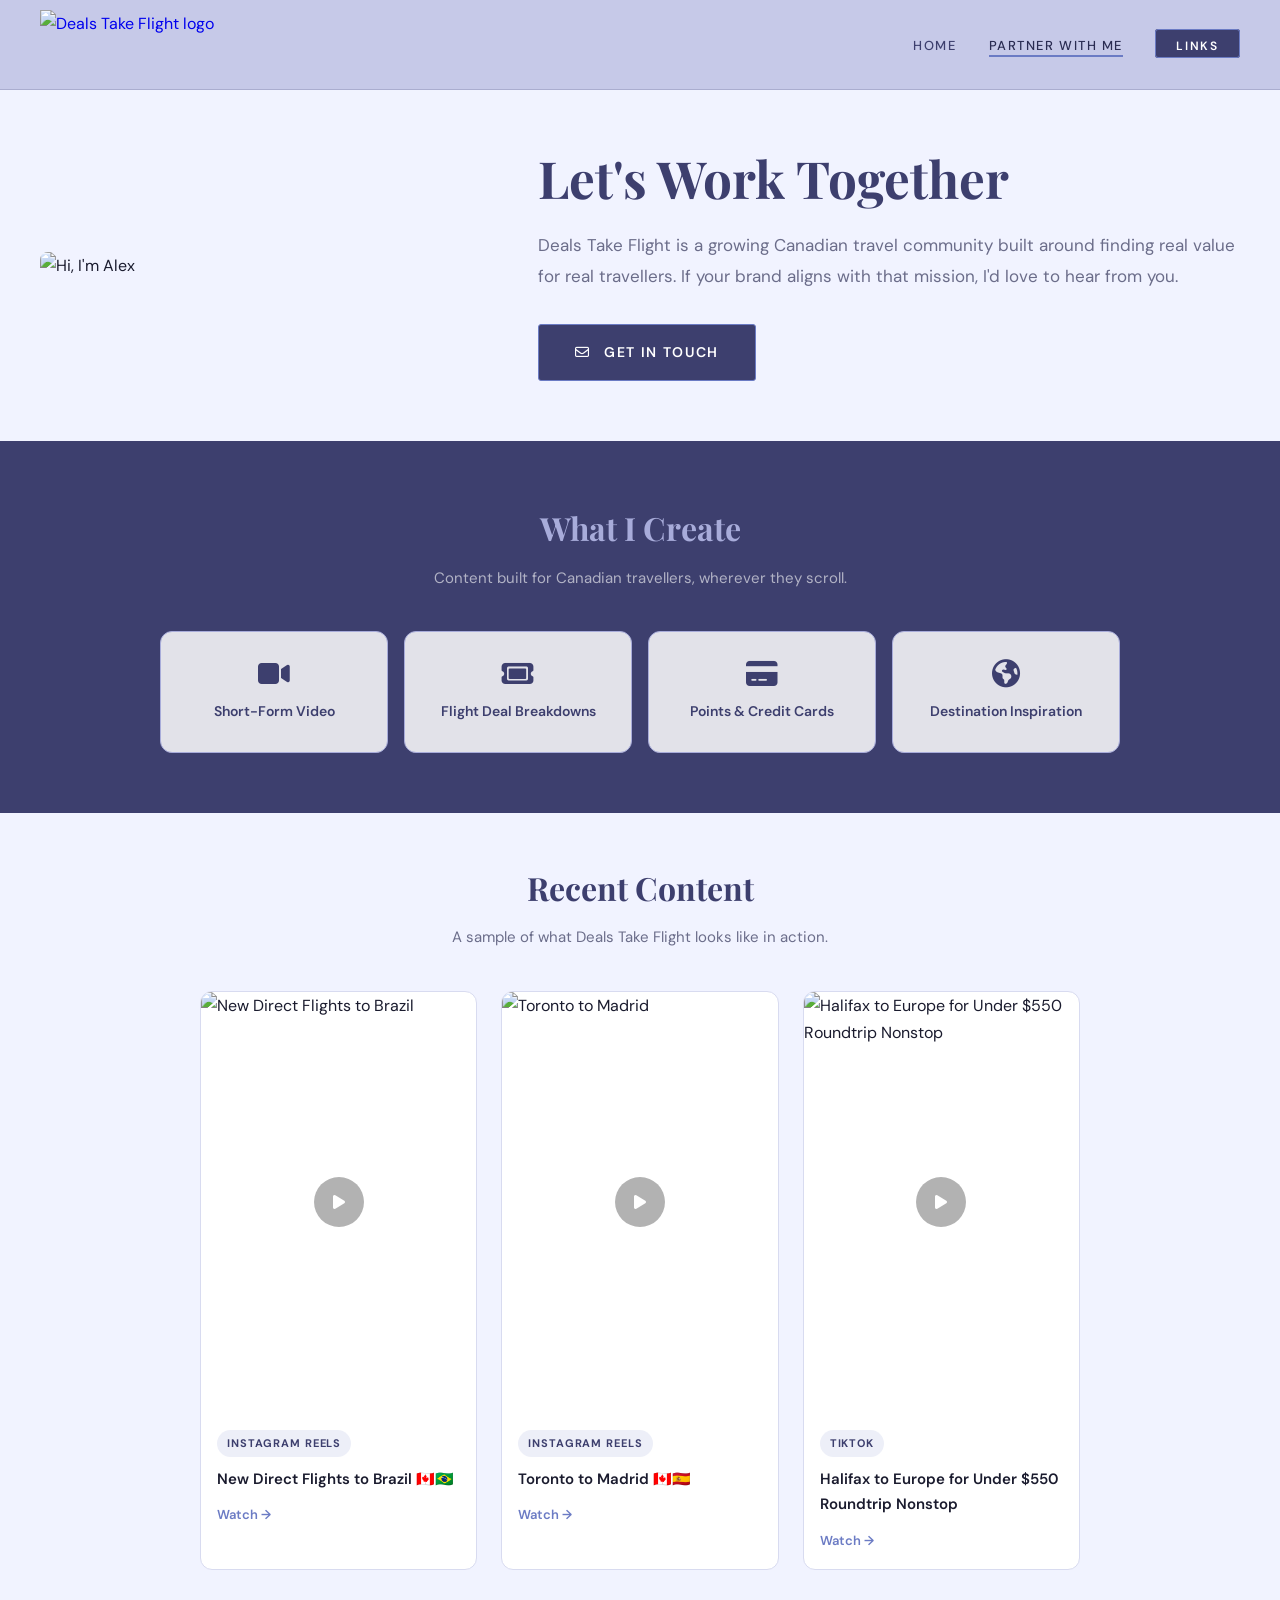
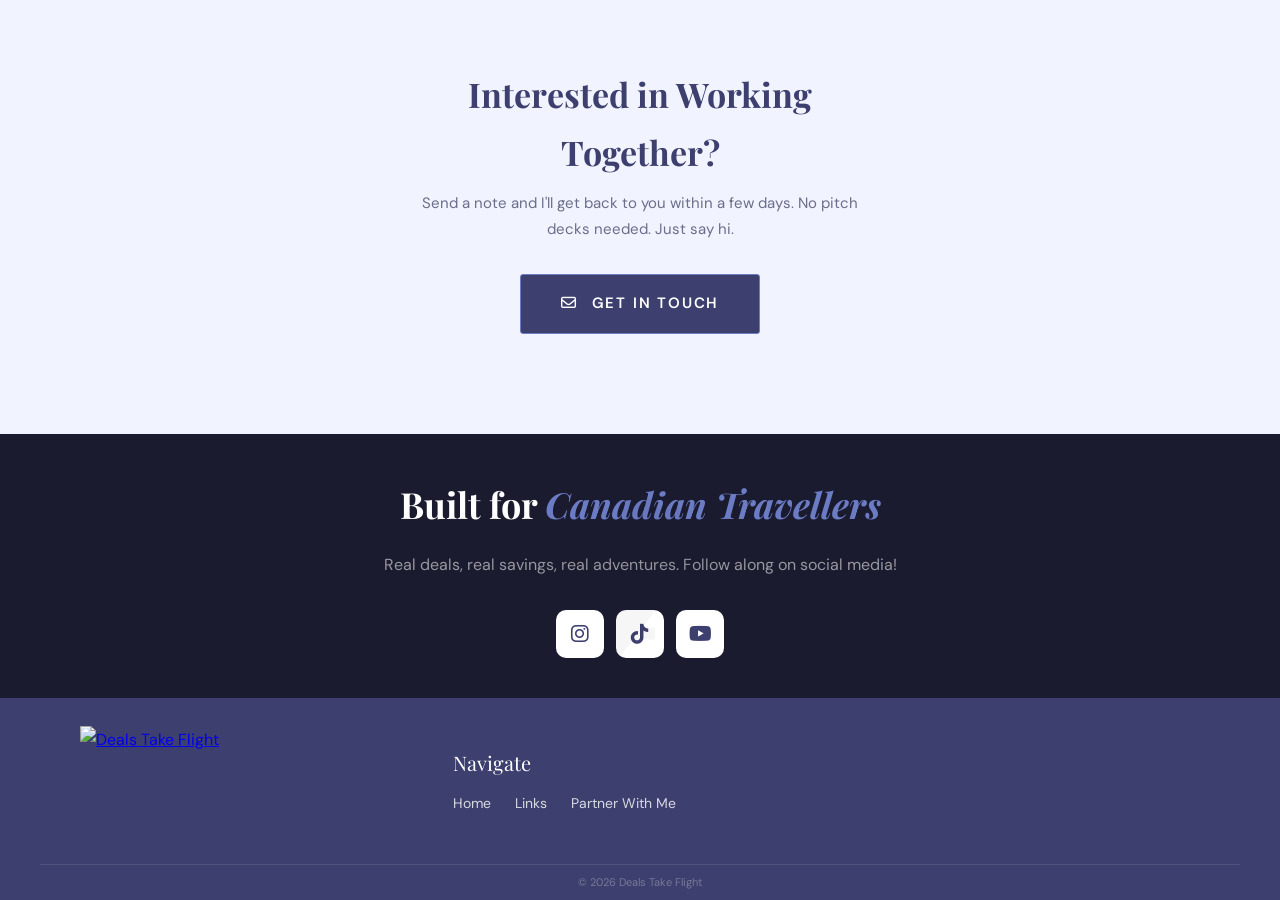
==== commit dfe59cd2: "Partner page hero redesign, footer updates, nav fixes, what I create styling Co-Authored-By: Claude " ====
--- a/contact.html
+++ b/contact.html
@@ -3,7 +3,7 @@
 <head>
   <meta charset="UTF-8">
   <meta name="viewport" content="width=device-width, initial-scale=1.0">
-  <title>Partner With Me — Deals Take Flight</title>
+  <title>Partner With Me. Deals Take Flight</title>
   <link rel="stylesheet" href="style.css">
   <link rel="stylesheet" href="https://cdnjs.cloudflare.com/ajax/libs/font-awesome/6.5.0/css/all.min.css">
   <style>
@@ -13,33 +13,47 @@
     .reveal.revealed { opacity: 1; transform: none; }
 
     /* ── HERO ── */
-    .pw-hero {
-      padding: calc(var(--nav-height) + 64px) 40px 40px;
-      max-width: 640px;
+    .contact-hero {
+      background: #f1f3ff;
+      padding: calc(var(--nav-height) + 60px) 40px 60px;
+    }
+    .contact-hero-inner {
+      max-width: 1200px;
       margin: 0 auto;
-      text-align: center;
-    }
-    .pw-label {
-      font-size: 11px;
+      display: grid;
+      grid-template-columns: 1fr 1.6fr;
+      align-items: center;
+      gap: 60px;
+    }
+    .hero-photo-wrap img {
+      width: 100%;
+      max-width: 380px;
+      height: auto;
+      object-fit: contain;
+      border-radius: 8px;
+      display: block;
+    }
+    .contact-hero-text h1 {
+      font-family: var(--font-display);
+      font-size: clamp(32px, 4vw, 56px);
+      color: var(--navy);
       font-weight: 700;
-      letter-spacing: 0.2em;
-      text-transform: uppercase;
-      color: var(--cornflower);
-      margin-bottom: 16px;
-    }
-    .pw-hero h1 {
-      font-family: var(--font-display);
-      font-size: clamp(32px, 4.5vw, 46px);
-      color: var(--navy);
-      line-height: 1.2;
-      margin-bottom: 20px;
-    }
-    .pw-hero p {
-      font-size: 16px;
+      line-height: 1.1;
+      margin-bottom: 24px;
+    }
+    .contact-hero-text p {
+      font-size: 17px;
       color: var(--mid-gray);
       line-height: 1.8;
-      max-width: 540px;
-      margin: 0 auto;
+      margin-bottom: 32px;
+    }
+
+    @media (max-width: 899px) {
+      .contact-hero { padding: calc(var(--nav-height) + 40px) 20px 40px; }
+      .contact-hero-inner { grid-template-columns: 1fr; gap: 32px; }
+      .hero-photo-wrap img { max-width: 280px; }
+      .contact-hero-text h1 { font-size: clamp(28px, 7vw, 40px); }
+      .contact-hero-text p { font-size: 15px; }
     }
 
     /* ── SHARED SECTION WRAP ── */
@@ -48,15 +62,19 @@
     .pw-section-subtitle { font-size: 15px; color: var(--mid-gray); text-align: center; max-width: 480px; margin: 0 auto 40px; }
 
     /* ── WHAT I CREATE ── */
-    .create-grid { display: grid; grid-template-columns: repeat(4, 1fr); gap: 16px; }
+    .create-section-dark { background: var(--navy); padding: 60px 40px; }
+    .create-section-dark .pw-section-title { color: var(--periwinkle-mid); }
+    .create-section-dark .pw-section-subtitle { color: rgba(255,255,255,0.6); }
+    .create-grid { display: grid; grid-template-columns: repeat(4, minmax(0, 1fr)); gap: 16px; }
     .create-card {
-      background: var(--white);
-      border: 1px solid var(--light-border);
+      width: 100%;
+      background: rgba(255,255,255,0.85);
+      border: 1px solid var(--periwinkle-mid);
       border-radius: 12px;
       padding: 28px 20px;
       text-align: center;
     }
-    .create-icon { font-size: 28px; color: var(--cornflower); margin-bottom: 12px; display: block; }
+    .create-icon { font-size: 28px; color: var(--navy); margin-bottom: 12px; display: block; }
     .create-label { font-size: 14px; font-weight: 600; color: var(--navy); }
 
     /* ── RECENT CONTENT (video cards, matches index.html) ── */
@@ -113,33 +131,61 @@
     .video-title { font-size: 15px; font-weight: 600; color: var(--near-black); margin-bottom: 8px; }
     .video-link { font-size: 13px; font-weight: 600; color: var(--cornflower); }
 
-    /* ── SOCIAL ── */
-    .pw-social-group { display: flex; flex-direction: row; justify-content: center; gap: 16px; }
-    .pw-social-btn {
-      display: flex;
-      align-items: center;
-      justify-content: center;
-      width: 72px;
-      height: 72px;
-      background: var(--navy);
-      color: var(--white);
-      text-decoration: none;
-      border-radius: 16px;
-      transition: background 0.2s, transform 0.2s;
-    }
-    .pw-social-btn i { font-size: 28px; color: var(--white); }
-    .pw-social-btn:hover { background: var(--cornflower); transform: scale(1.08); }
-
     /* ── CONTACT CTA ── */
     .pw-contact-wrap { max-width: 560px; margin: 0 auto; padding: 48px 40px 100px; text-align: center; }
     .pw-contact-wrap h2 { font-family: var(--font-display); font-size: clamp(26px, 3.2vw, 34px); color: var(--navy); margin-bottom: 10px; }
     .pw-contact-wrap > p { font-size: 15px; color: var(--mid-gray); margin-bottom: 32px; }
 
     @media (max-width: 600px) {
-      .create-grid { grid-template-columns: repeat(2, 1fr); }
+      .create-grid { grid-template-columns: minmax(0, 1fr) minmax(0, 1fr); }
       .video-grid { grid-template-columns: 1fr; }
       .pw-section { padding: 40px 20px; }
       .pw-contact-wrap { padding: 40px 20px 80px; }
+    }
+
+    .platform-icon-group { display: flex; gap: 12px; margin-top: 32px; }
+    .platform-icon-btn {
+      display: flex;
+      align-items: center;
+      justify-content: center;
+      width: 48px;
+      height: 48px;
+      border-radius: 10px;
+      background: var(--white);
+      color: var(--navy);
+      text-decoration: none;
+      transition: background 0.2s;
+    }
+    .platform-icon-btn i { font-size: 20px; color: var(--navy); }
+    .platform-icon-btn:hover { background: var(--periwinkle); }
+
+    /* ── FOOTER ── */
+    footer { background: var(--navy); padding: 0; }
+    .footer-top {
+      display: grid;
+      grid-template-columns: 1fr 2fr;
+      align-items: center;
+      padding: 28px 40px;
+      gap: 0;
+      margin-bottom: 0;
+      border-bottom: none;
+    }
+    .footer-logo-img { height: 110px; width: auto; display: block; }
+    .footer-nav-heading { font-family: var(--font-display); font-size: 20px; color: var(--white); font-weight: 400; margin-bottom: 12px; }
+    .footer-nav-links { display: flex; flex-wrap: wrap; gap: 24px; }
+    .footer-nav-links a { font-size: 14px; color: rgba(255,255,255,0.8); text-decoration: none; transition: color 0.2s; }
+    .footer-nav-links a:hover { color: var(--white); }
+    .footer-bottom {
+      display: block;
+      padding: 8px 60px 8px;
+      border-top: 1px solid rgba(255,255,255,0.1);
+      font-size: 11px;
+      color: rgba(255,255,255,0.3);
+      text-align: center;
+    }
+    @media (max-width: 700px) {
+      .footer-top { grid-template-columns: 1fr; text-align: center; justify-items: center; gap: 24px; padding: 40px 24px; }
+      .footer-nav-links { justify-content: center; gap: 24px; }
     }
   </style>
 </head>
@@ -151,8 +197,8 @@
     </a>
     <ul class="nav-links">
       <li><a href="index.html">Home</a></li>
+      <li><a href="contact.html">Partner With Me</a></li>
       <li><a href="linktree.html" class="nav-cta">Links</a></li>
-      <li><a href="contact.html">Partner With Me</a></li>
     </ul>
     <button class="nav-hamburger" aria-label="Toggle menu">
       <span></span>
@@ -161,31 +207,43 @@
     </button>
   </nav>
 
-  <div class="pw-hero reveal">
-    <div class="pw-label">Work Together</div>
-    <h1>Let's Create Something Great</h1>
-    <p>Deals Take Flight is a growing Canadian travel community built around finding real value for real travellers. If your brand aligns with that mission, I'd love to hear from you.</p>
-  </div>
-
-  <div class="pw-section">
-    <h2 class="pw-section-title reveal">What I Create</h2>
-    <p class="pw-section-subtitle reveal">Content built for Canadian travellers, wherever they scroll.</p>
-    <div class="create-grid">
-      <div class="create-card reveal">
-        <i class="fa-solid fa-video create-icon"></i>
-        <div class="create-label">Short-Form Video</div>
+  <div class="contact-hero">
+    <div class="contact-hero-inner">
+      <div class="hero-photo-wrap reveal">
+        <img src="assets/Headshot 2.png" alt="Hi, I'm Alex">
       </div>
-      <div class="create-card reveal">
-        <i class="fa-solid fa-ticket create-icon"></i>
-        <div class="create-label">Flight Deal Breakdowns</div>
+      <div class="contact-hero-text reveal">
+        <h1>Let's Work Together</h1>
+        <p>Deals Take Flight is a growing Canadian travel community built around finding real value for real travellers. If your brand aligns with that mission, I'd love to hear from you.</p>
+        <a href="mailto:dealstakeflight@gmail.com" class="btn-primary" style="padding: 16px 36px; font-size: 14px;">
+          <i class="fa-regular fa-envelope" style="margin-right:8px;"></i>
+          Get In Touch
+        </a>
       </div>
-      <div class="create-card reveal">
-        <i class="fa-solid fa-credit-card create-icon"></i>
-        <div class="create-label">Points &amp; Credit Cards</div>
-      </div>
-      <div class="create-card reveal">
-        <i class="fa-solid fa-earth-americas create-icon"></i>
-        <div class="create-label">Destination Guides</div>
+    </div>
+  </div>
+
+  <div class="create-section-dark">
+    <div class="pw-section" style="padding: 0;">
+      <h2 class="pw-section-title reveal">What I Create</h2>
+      <p class="pw-section-subtitle reveal">Content built for Canadian travellers, wherever they scroll.</p>
+      <div class="create-grid">
+        <div class="create-card reveal">
+          <i class="fa-solid fa-video create-icon"></i>
+          <div class="create-label">Short-Form Video</div>
+        </div>
+        <div class="create-card reveal">
+          <i class="fa-solid fa-ticket create-icon"></i>
+          <div class="create-label">Flight Deal Breakdowns</div>
+        </div>
+        <div class="create-card reveal">
+          <i class="fa-solid fa-credit-card create-icon"></i>
+          <div class="create-label">Points &amp; Credit Cards</div>
+        </div>
+        <div class="create-card reveal">
+          <i class="fa-solid fa-earth-americas create-icon"></i>
+          <div class="create-label">Destination Inspiration</div>
+        </div>
       </div>
     </div>
   </div>
@@ -230,39 +288,43 @@
     </div>
   </div>
 
-  <div class="pw-section">
-    <h2 class="pw-section-title reveal">Follow the Journey</h2>
-    <div class="pw-social-group reveal">
-      <a class="pw-social-btn" href="https://www.instagram.com/dealstakeflight/" aria-label="Instagram" target="_blank" rel="noopener">
-        <i class="fa-brands fa-instagram"></i>
-      </a>
-      <a class="pw-social-btn" href="https://www.tiktok.com/@dealstakeflight" aria-label="TikTok" target="_blank" rel="noopener">
-        <i class="fa-brands fa-tiktok"></i>
-      </a>
-      <a class="pw-social-btn" href="https://www.youtube.com/@dealstakeflight" aria-label="YouTube" target="_blank" rel="noopener">
-        <i class="fa-brands fa-youtube"></i>
-      </a>
-    </div>
-  </div>
-
   <div class="pw-contact-wrap reveal">
     <h2>Interested in Working Together?</h2>
-    <p>Send a note and I'll get back to you within a few days. No pitch decks needed — just say hi.</p>
-    <a href="mailto:dealstakeflight@gmail.com" class="btn-primary" style="display:inline-block; padding: 16px 40px; font-size:15px;">✉ Get In Touch</a>
+    <p>Send a note and I'll get back to you within a few days. No pitch decks needed. Just say hi.</p>
+    <a href="mailto:dealstakeflight@gmail.com" class="btn-primary" style="display:inline-block; padding: 16px 40px; font-size:15px;">
+      <i class="fa-regular fa-envelope" style="margin-right:8px;"></i>
+      Get In Touch
+    </a>
+  </div>
+
+  <div class="divider-section">
+    <h2>Built for <em style="font-style:italic;color:var(--cornflower);">Canadian Travellers</em></h2>
+    <p>Real deals, real savings, real adventures. Follow along on social media!</p>
+    <div class="platform-icon-group" style="justify-content:center;">
+      <a class="platform-icon-btn" href="https://www.instagram.com/dealstakeflight/" aria-label="Instagram" target="_blank" rel="noopener"><i class="fa-brands fa-instagram"></i></a>
+      <a class="platform-icon-btn" href="https://www.tiktok.com/@dealstakeflight" aria-label="TikTok" target="_blank" rel="noopener"><i class="fa-brands fa-tiktok"></i></a>
+      <a class="platform-icon-btn" href="https://www.youtube.com/@dealstakeflight" aria-label="YouTube" target="_blank" rel="noopener"><i class="fa-brands fa-youtube"></i></a>
+    </div>
   </div>
 
   <footer>
     <div class="footer-inner">
       <div class="footer-top">
         <div class="footer-brand">
-          <a href="index.html" class="nav-logo"><img src="assets/logo.jpg" alt="Deals Take Flight" class="nav-logo-img"><span class="nav-logo-text"><span>Deals Take Flight</span><span style="color:var(--periwinkle-mid);">🍁 Canadian Travel Deals</span></span></a>
-          <p>Helping Canadians fly smarter.</p>
-        </div>
-        <div class="footer-col"><h4>Navigate</h4><a href="index.html">Home</a><a href="links.html">Deal Alerts</a><a href="contact.html">Work With Me</a></div>
-        <div class="footer-col"><h4>Airports</h4><a href="#">Toronto (YYZ)</a><a href="#">Vancouver (YVR)</a><a href="#">Montreal (YUL)</a><a href="#">Calgary (YYC)</a></div>
-        <div class="footer-col"><h4>Connect</h4><a href="#">Instagram</a><a href="#">TikTok</a><a href="#">Newsletter</a><a href="contact.html">Contact</a></div>
+          <a href="index.html">
+            <img src="assets/DTF logo square no background dark back ground.png" alt="Deals Take Flight" class="footer-logo-img">
+          </a>
+        </div>
+        <div class="footer-nav-col">
+          <h3 class="footer-nav-heading">Navigate</h3>
+          <div class="footer-nav-links">
+            <a href="index.html">Home</a>
+            <a href="linktree.html">Links</a>
+            <a href="contact.html">Partner With Me</a>
+          </div>
+        </div>
       </div>
-      <div class="footer-bottom"><span>© 2025 Deals Take Flight 🍁 All rights reserved.</span><span>hello@dealstakeflight.ca</span></div>
+      <div class="footer-bottom">© 2026 Deals Take Flight</div>
     </div>
   </footer>
 
--- a/style.css
+++ b/style.css
@@ -111,7 +111,7 @@
 .deal-savings { background: rgba(61,63,110,0.08); color: var(--navy); font-size: 11px; font-weight: 700; padding: 4px 10px; border-radius: 2px; }
 
 /* ── DIVIDER ── */
-.divider-section { background: var(--near-black); padding: 80px 40px; text-align: center; position: relative; overflow: hidden; }
+.divider-section { background: var(--near-black); padding: 40px 40px; text-align: center; position: relative; overflow: hidden; }
 .divider-section::before { content: '✈'; position: absolute; font-size: 300px; opacity: 0.03; left: 50%; top: 50%; transform: translate(-50%,-50%); }
 .divider-section h2 { font-family: var(--font-display); font-size: clamp(24px, 3vw, 36px); color: var(--white); margin-bottom: 16px; }
 .divider-section p { color: rgba(255,255,255,0.55); max-width: 520px; margin: 0 auto 32px; font-size: 16px; }
@@ -208,9 +208,14 @@
   .nav-links a::after { display: none !important; }
   .nav-cta {
     display: block;
-    margin: 12px 20px 16px;
-    text-align: center;
+    margin: 8px 20px 16px;
+    padding: 12px 20px !important;
+    padding-left: 20px !important;
+    text-align: left;
     border-bottom: none !important;
-    border-radius: 3px;
-  }
-}
+    border-radius: 6px;
+  }
+  .nav-links a.nav-cta {
+    color: #FFFFFF !important;
+  }
+}
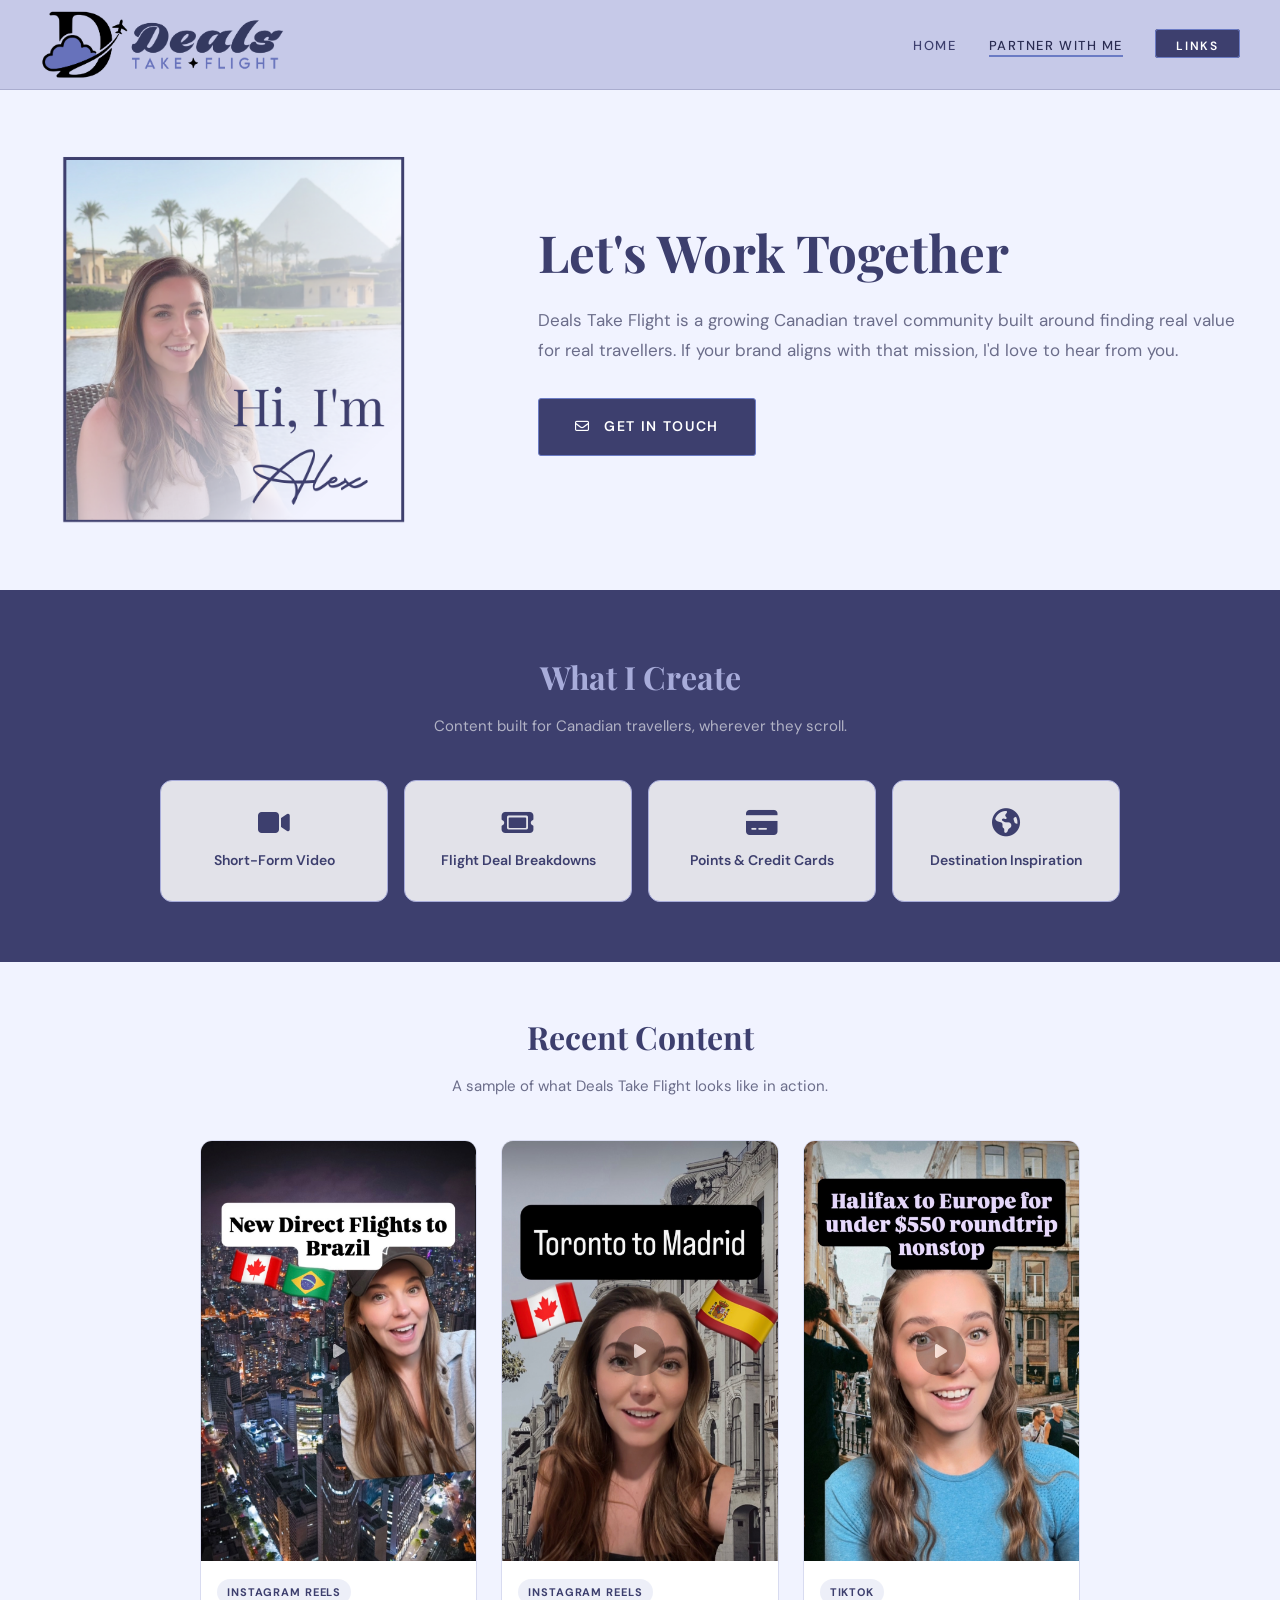
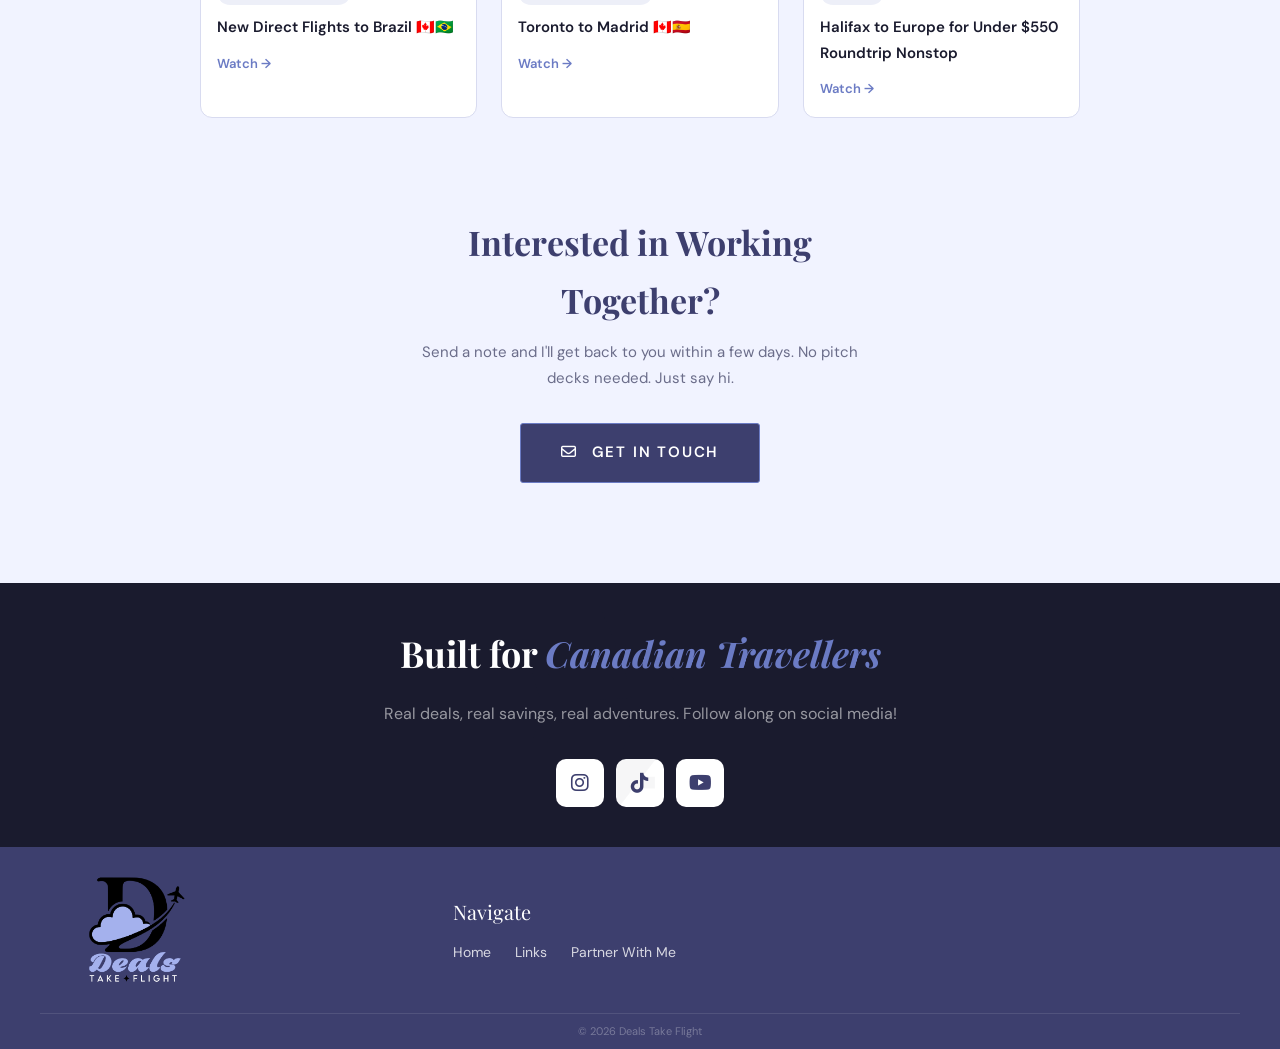
==== commit 22a4a31b: "Add favicon to all pages" ====
--- a/contact.html
+++ b/contact.html
@@ -2,6 +2,8 @@
 <html lang="en">
 <head>
   <meta charset="UTF-8">
+  <link rel="icon" type="image/png" href="assets/DTF Favicon.png">
+  <link rel="apple-touch-icon" href="assets/DTF Favicon.png">
   <meta name="viewport" content="width=device-width, initial-scale=1.0">
   <title>Partner With Me. Deals Take Flight</title>
   <link rel="stylesheet" href="style.css">
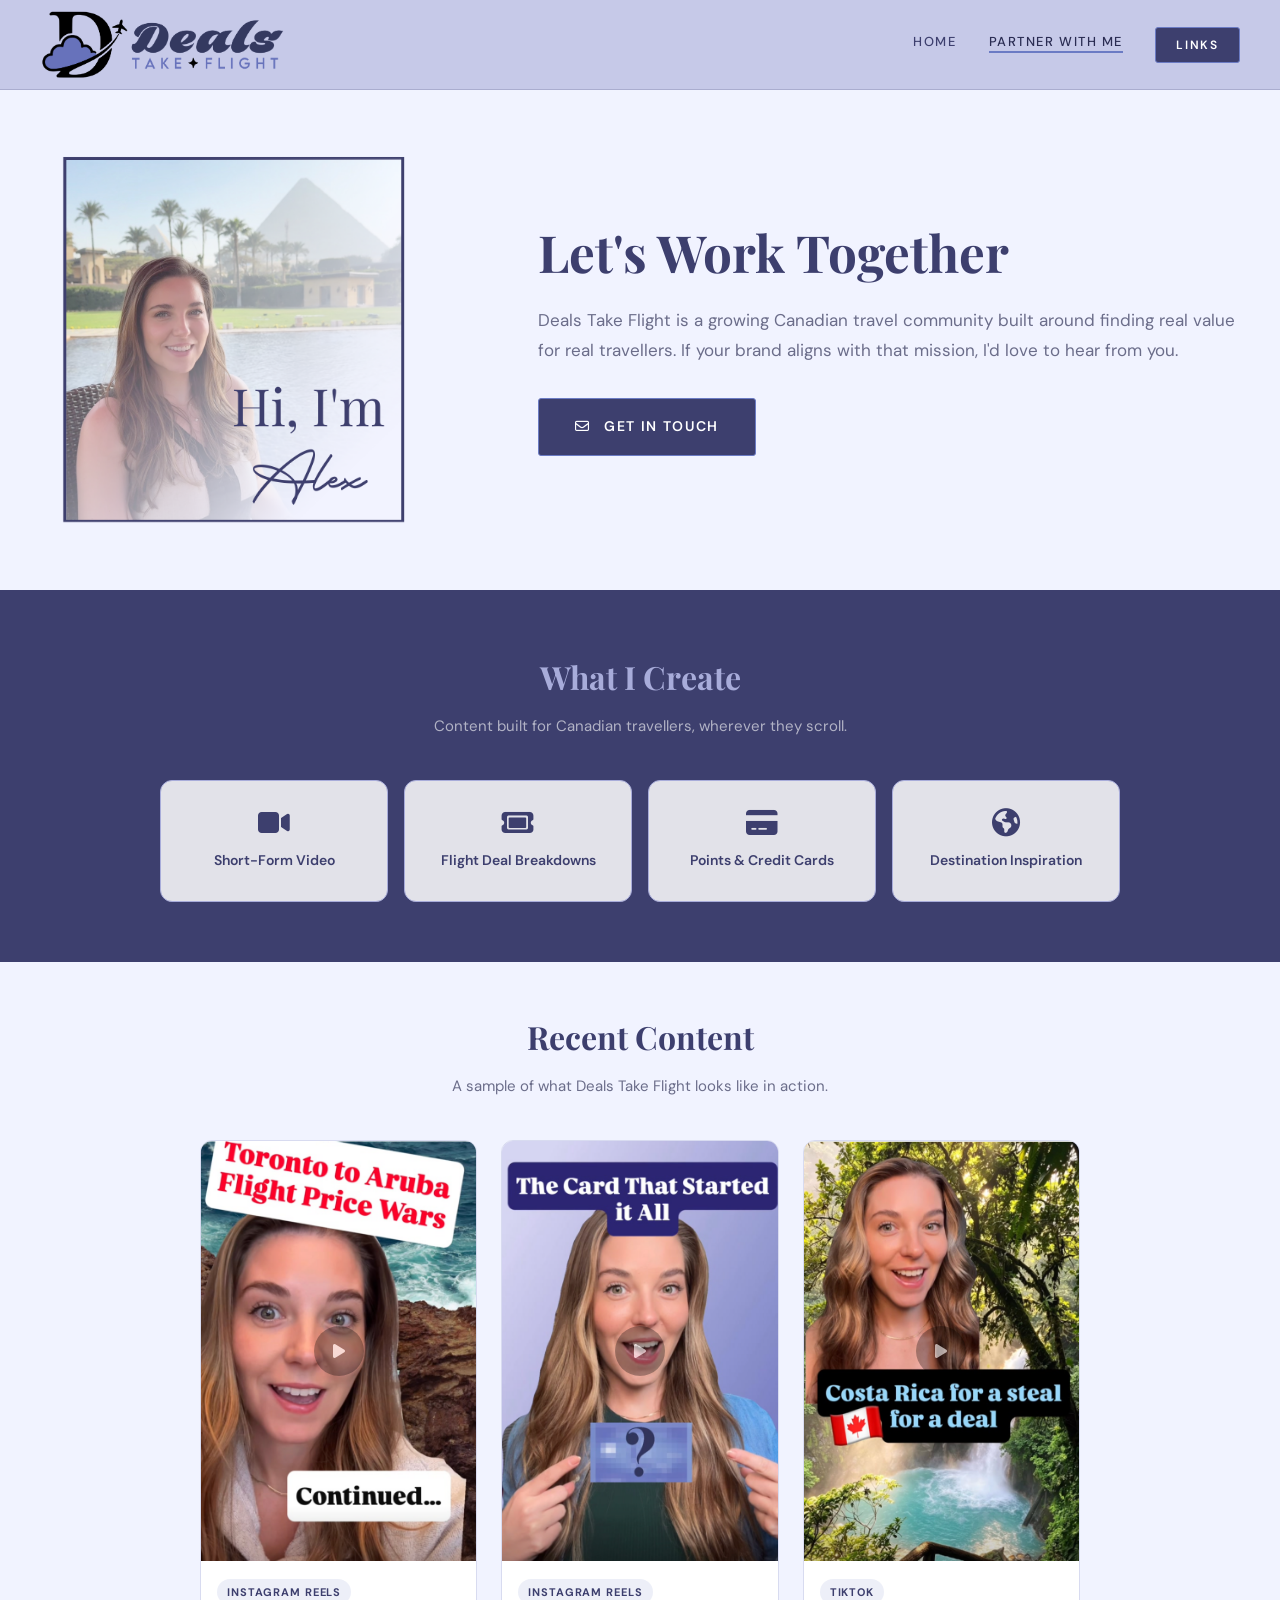
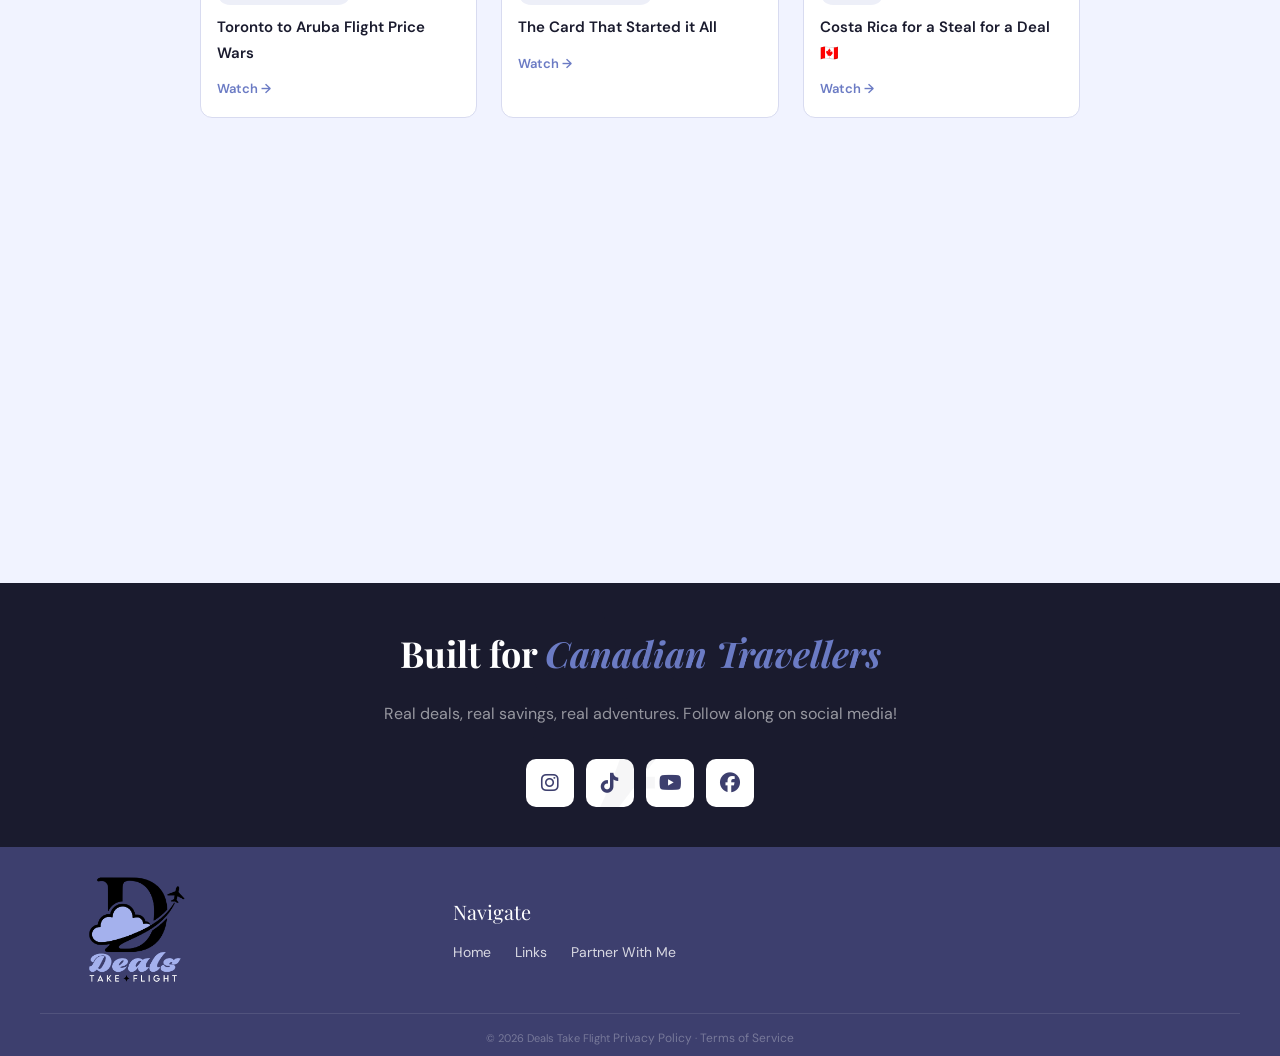
==== commit ba40cdd4: "Update video thumbnails, add Facebook social link, privacy policy, terms of service" ====
--- a/contact.html
+++ b/contact.html
@@ -254,36 +254,36 @@
     <h2 class="pw-section-title reveal">Recent Content</h2>
     <p class="pw-section-subtitle reveal">A sample of what Deals Take Flight looks like in action.</p>
     <div class="video-grid">
-      <a class="video-card reveal" href="https://www.instagram.com/dealstakeflight/reel/DaBjEp2PD0_/" target="_blank" rel="noopener">
+      <a class="video-card reveal" href="https://www.instagram.com/reel/DcmAC0uJUV4/" target="_blank" rel="noopener">
         <div class="video-thumb-wrap">
-          <img class="video-thumb-img" src="assets/IMG_1924.jpeg" alt="New Direct Flights to Brazil">
+          <img class="video-thumb-img" src="assets/Vid 1.png?v=2" alt="Toronto to Aruba Flight Price Wars">
           <div class="play-overlay"><i class="fa-solid fa-play"></i></div>
         </div>
         <div class="video-body">
           <span class="video-tag">Instagram Reels</span>
-          <div class="video-title">New Direct Flights to Brazil 🇨🇦🇧🇷</div>
+          <div class="video-title">Toronto to Aruba Flight Price Wars</div>
           <span class="video-link">Watch →</span>
         </div>
       </a>
-      <a class="video-card reveal" href="https://www.instagram.com/dealstakeflight/reel/DZx55jnyXS5/" target="_blank" rel="noopener">
+      <a class="video-card reveal" href="https://www.instagram.com/reel/DcrvQAlMOss/" target="_blank" rel="noopener">
         <div class="video-thumb-wrap">
-          <img class="video-thumb-img" src="assets/IMG_1925.jpeg" alt="Toronto to Madrid">
+          <img class="video-thumb-img" src="assets/Vid 2.png?v=2" alt="The Card That Started it All">
           <div class="play-overlay"><i class="fa-solid fa-play"></i></div>
         </div>
         <div class="video-body">
           <span class="video-tag">Instagram Reels</span>
-          <div class="video-title">Toronto to Madrid 🇨🇦🇪🇸</div>
+          <div class="video-title">The Card That Started it All</div>
           <span class="video-link">Watch →</span>
         </div>
       </a>
-      <a class="video-card reveal" href="https://www.tiktok.com/@dealstakeflight/video/7646894318044630280" target="_blank" rel="noopener">
+      <a class="video-card reveal" href="https://www.tiktok.com/@dealstakeflight/video/7676568440072703250" target="_blank" rel="noopener">
         <div class="video-thumb-wrap">
-          <img class="video-thumb-img" src="assets/IMG_1926.jpeg" alt="Halifax to Europe for Under $550 Roundtrip Nonstop">
+          <img class="video-thumb-img" src="assets/Vid 3.png?v=2" alt="Costa Rica for a Steal for a Deal">
           <div class="play-overlay"><i class="fa-solid fa-play"></i></div>
         </div>
         <div class="video-body">
           <span class="video-tag">TikTok</span>
-          <div class="video-title">Halifax to Europe for Under $550 Roundtrip Nonstop</div>
+          <div class="video-title">Costa Rica for a Steal for a Deal 🇨🇦</div>
           <span class="video-link">Watch →</span>
         </div>
       </a>
@@ -306,6 +306,7 @@
       <a class="platform-icon-btn" href="https://www.instagram.com/dealstakeflight/" aria-label="Instagram" target="_blank" rel="noopener"><i class="fa-brands fa-instagram"></i></a>
       <a class="platform-icon-btn" href="https://www.tiktok.com/@dealstakeflight" aria-label="TikTok" target="_blank" rel="noopener"><i class="fa-brands fa-tiktok"></i></a>
       <a class="platform-icon-btn" href="https://www.youtube.com/@dealstakeflight" aria-label="YouTube" target="_blank" rel="noopener"><i class="fa-brands fa-youtube"></i></a>
+      <a class="platform-icon-btn" href="https://www.facebook.com/dealstakeflight" aria-label="Facebook" target="_blank" rel="noopener"><i class="fa-brands fa-facebook"></i></a>
     </div>
   </div>
 
@@ -326,7 +327,10 @@
           </div>
         </div>
       </div>
-      <div class="footer-bottom">© 2026 Deals Take Flight</div>
+      <div class="footer-bottom">
+        © 2026 Deals Take Flight
+        <div class="footer-legal"><a href="privacy.html">Privacy Policy</a> · <a href="terms.html">Terms of Service</a></div>
+      </div>
     </div>
   </footer>
 
--- a/style.css
+++ b/style.css
@@ -57,6 +57,18 @@
 .nav-cta:hover { background: var(--navy-dark) !important; }
 .nav-cta::after { display: none !important; }
 
+@media (min-width: 601px) {
+  .nav-cta {
+    display: inline-flex !important;
+    align-items: center !important;
+    justify-content: center !important;
+    line-height: 1 !important;
+    padding-top: 0 !important;
+    padding-bottom: 0 !important;
+    height: 36px;
+  }
+}
+
 /* ── HERO ── */
 .hero { min-height: 100vh; padding-top: var(--nav-height); display: flex; align-items: center; position: relative; overflow: hidden; }
 .hero-bg { position: absolute; inset: 0; background: var(--near-black); z-index: 0; }
@@ -125,6 +137,9 @@
 .footer-col a { display: block; color: rgba(255,255,255,0.3); text-decoration: none; font-size: 14px; margin-bottom: 10px; transition: color 0.2s; }
 .footer-col a:hover { color: rgba(255,255,255,0.75); }
 .footer-bottom { display: flex; justify-content: space-between; align-items: center; font-size: 12px; color: rgba(255,255,255,0.2); }
+.footer-legal { display: inline-block; margin-top: 6px; }
+.footer-legal a { font-size: 12px; color: rgba(255,255,255,0.3); text-decoration: none; transition: color 0.2s; }
+.footer-legal a:hover { color: var(--white); }
 
 /* ── PAGE HERO ── */
 .page-hero { padding-top: var(--nav-height); background: var(--near-black); padding-bottom: 60px; position: relative; overflow: hidden; }
